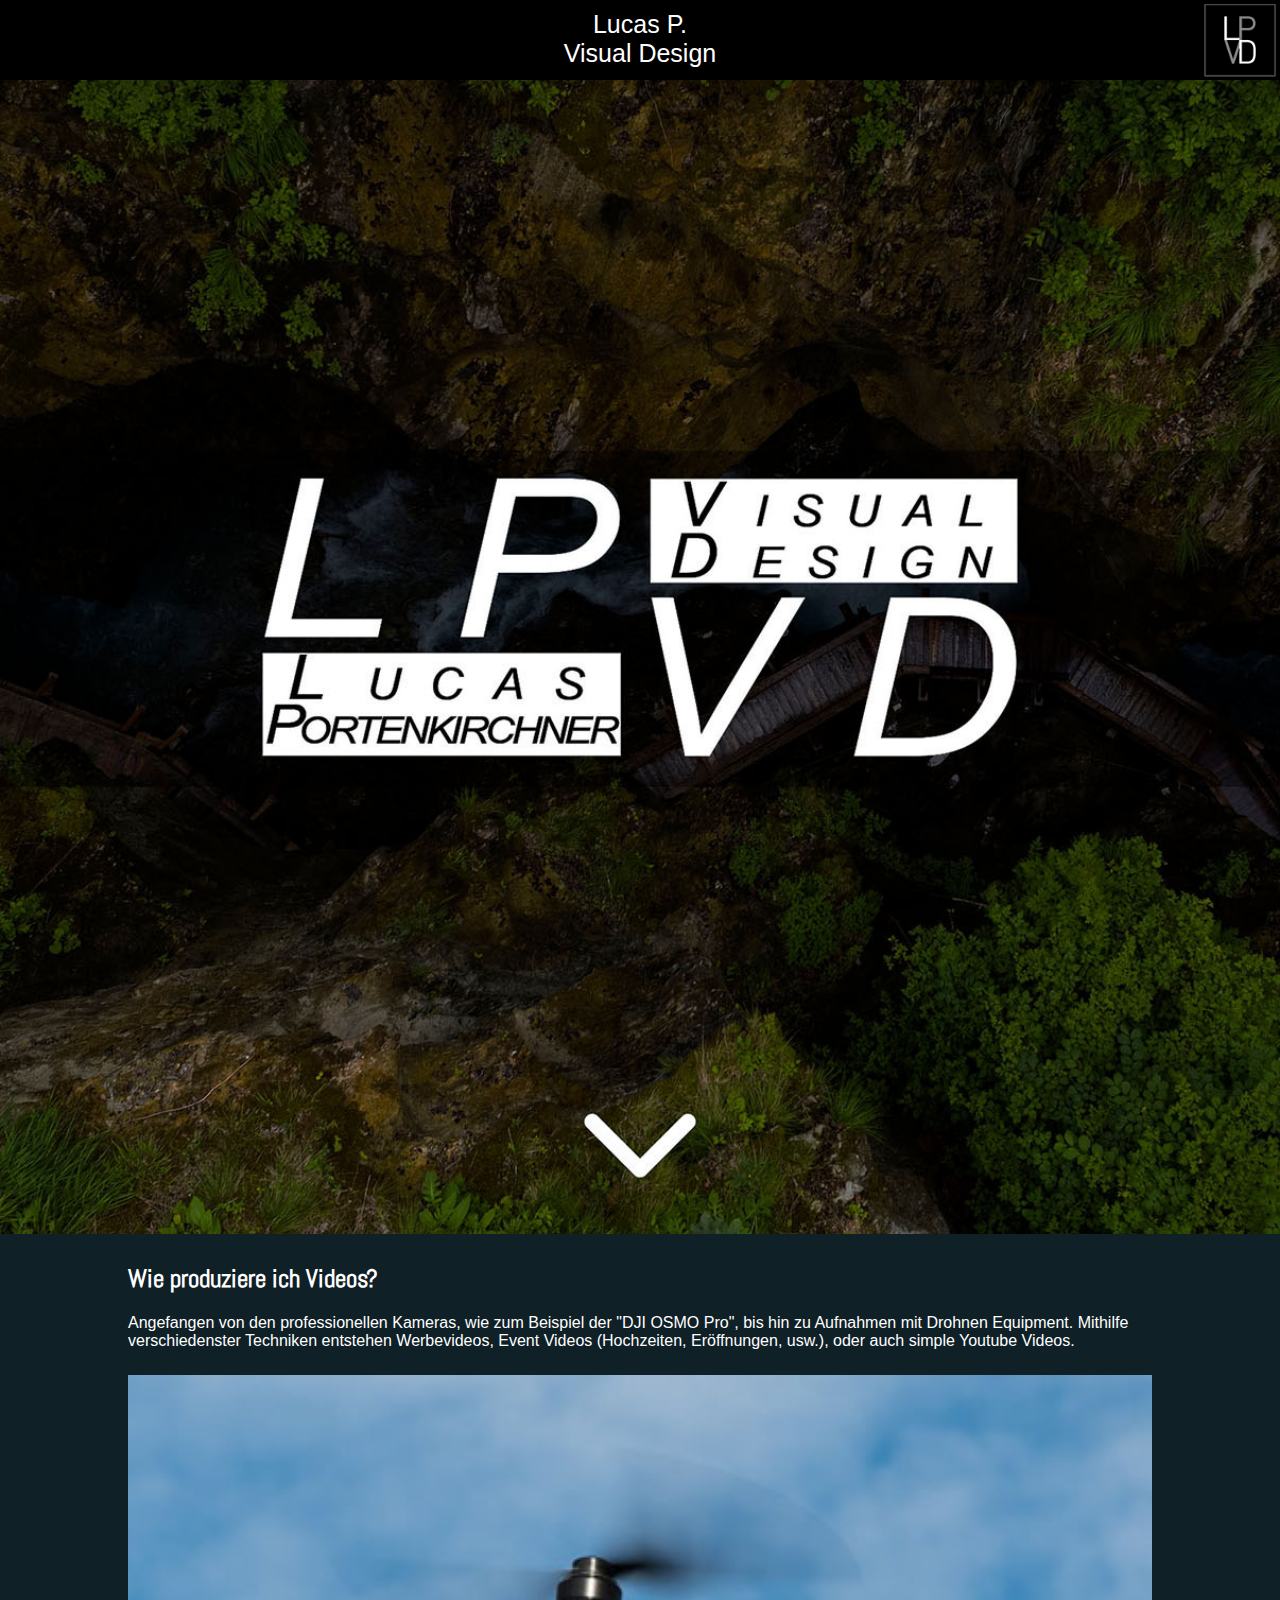
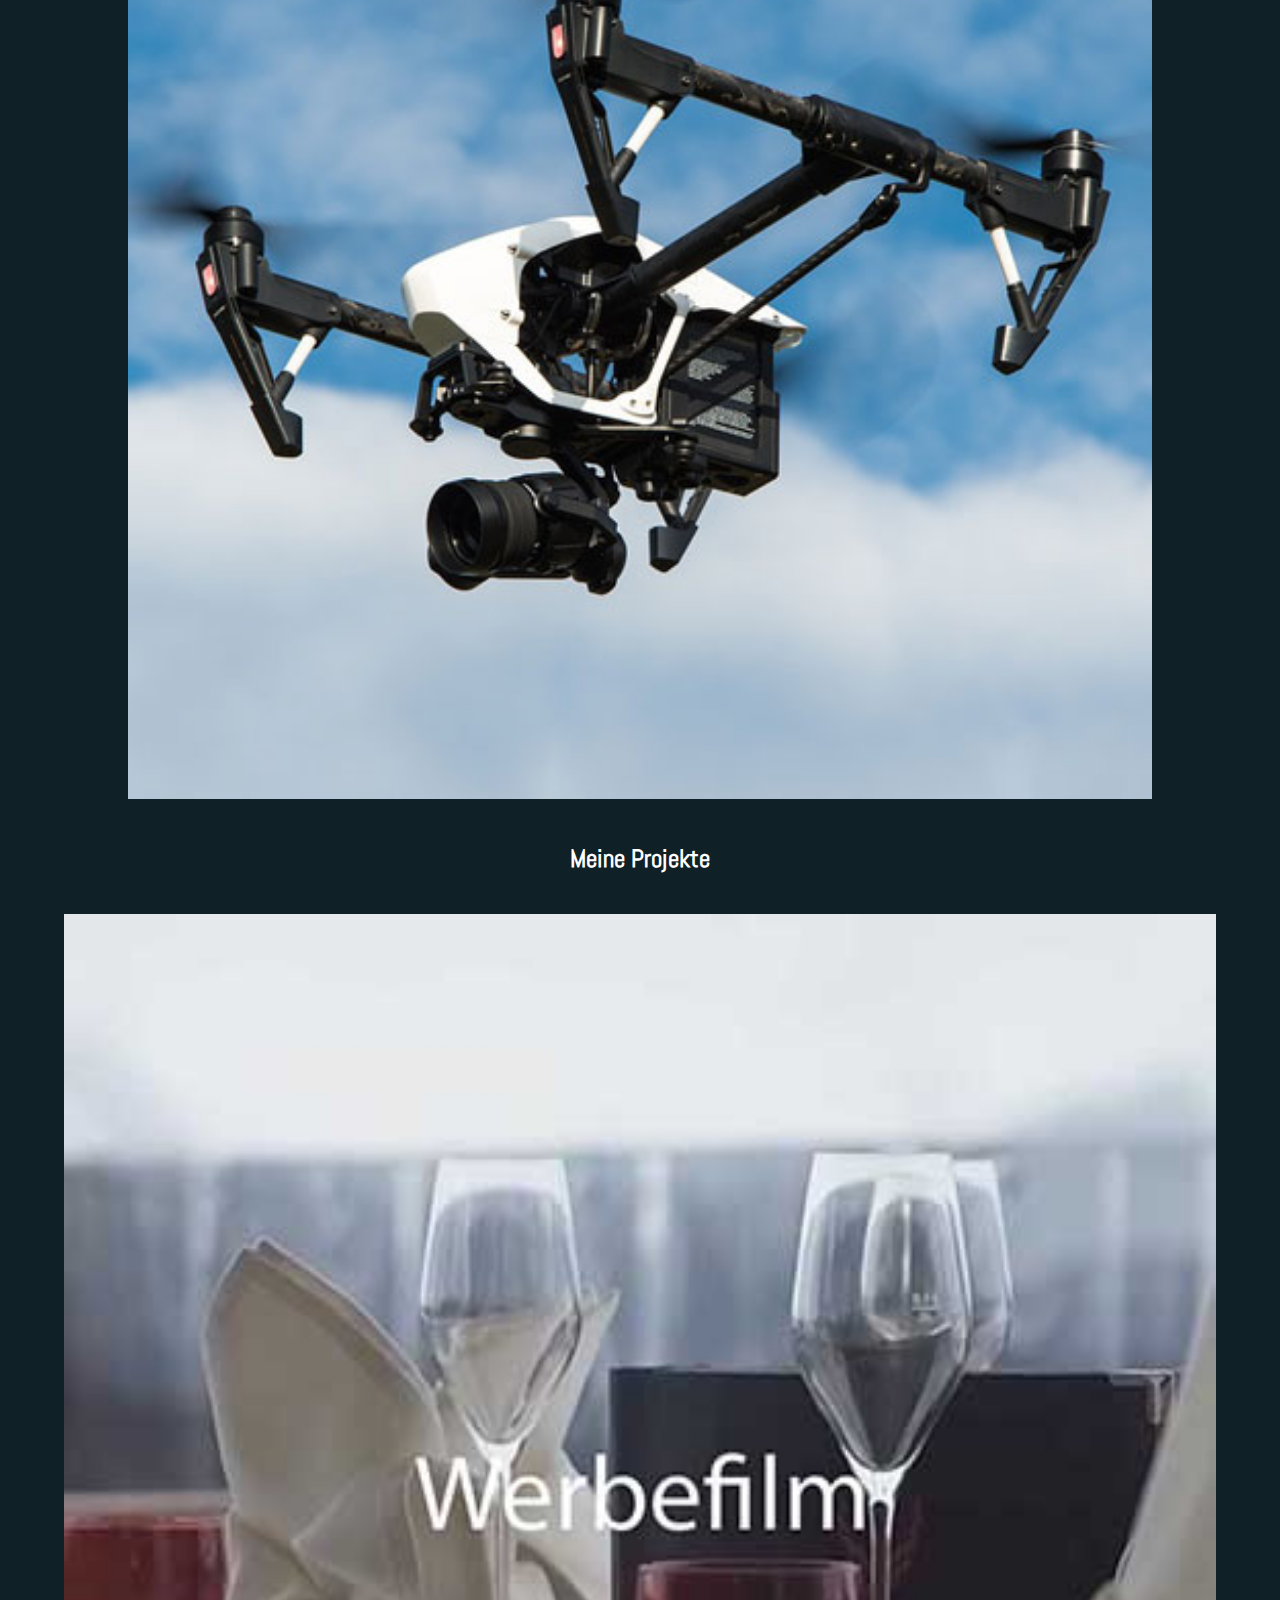
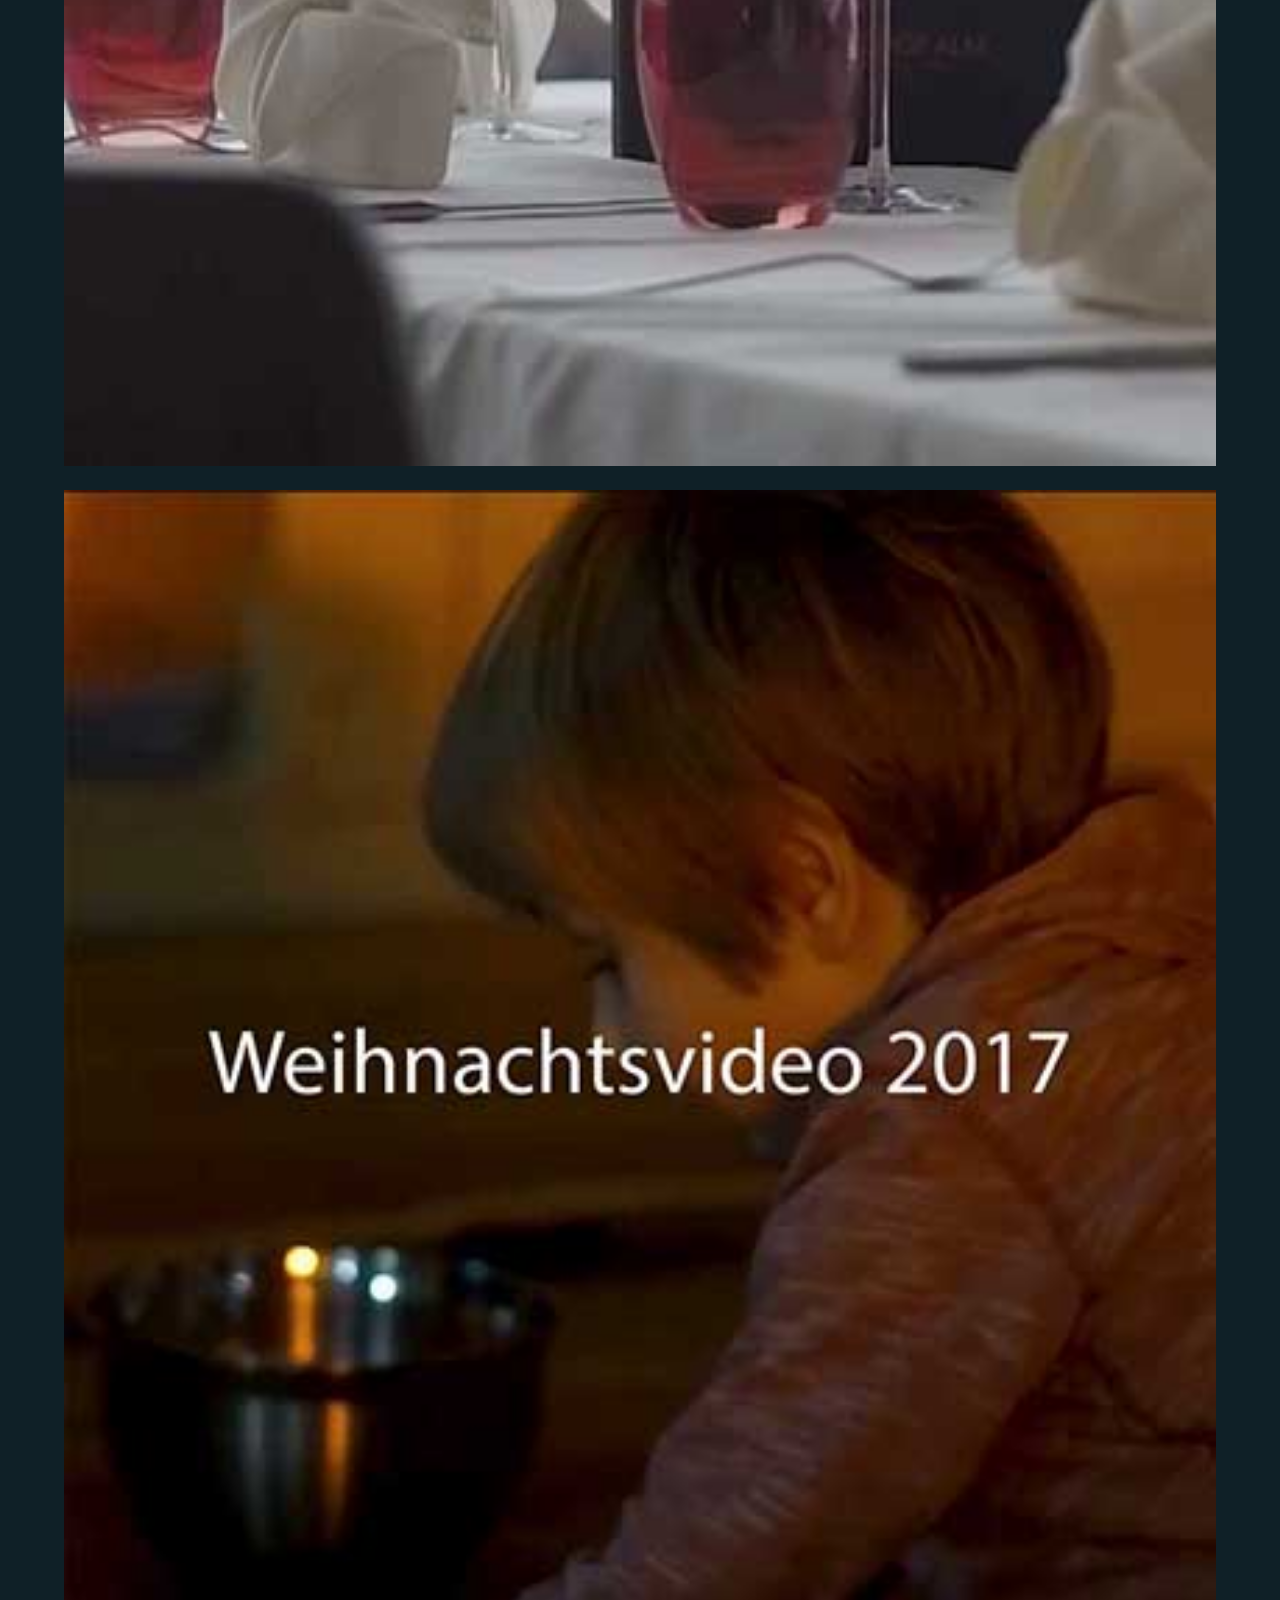
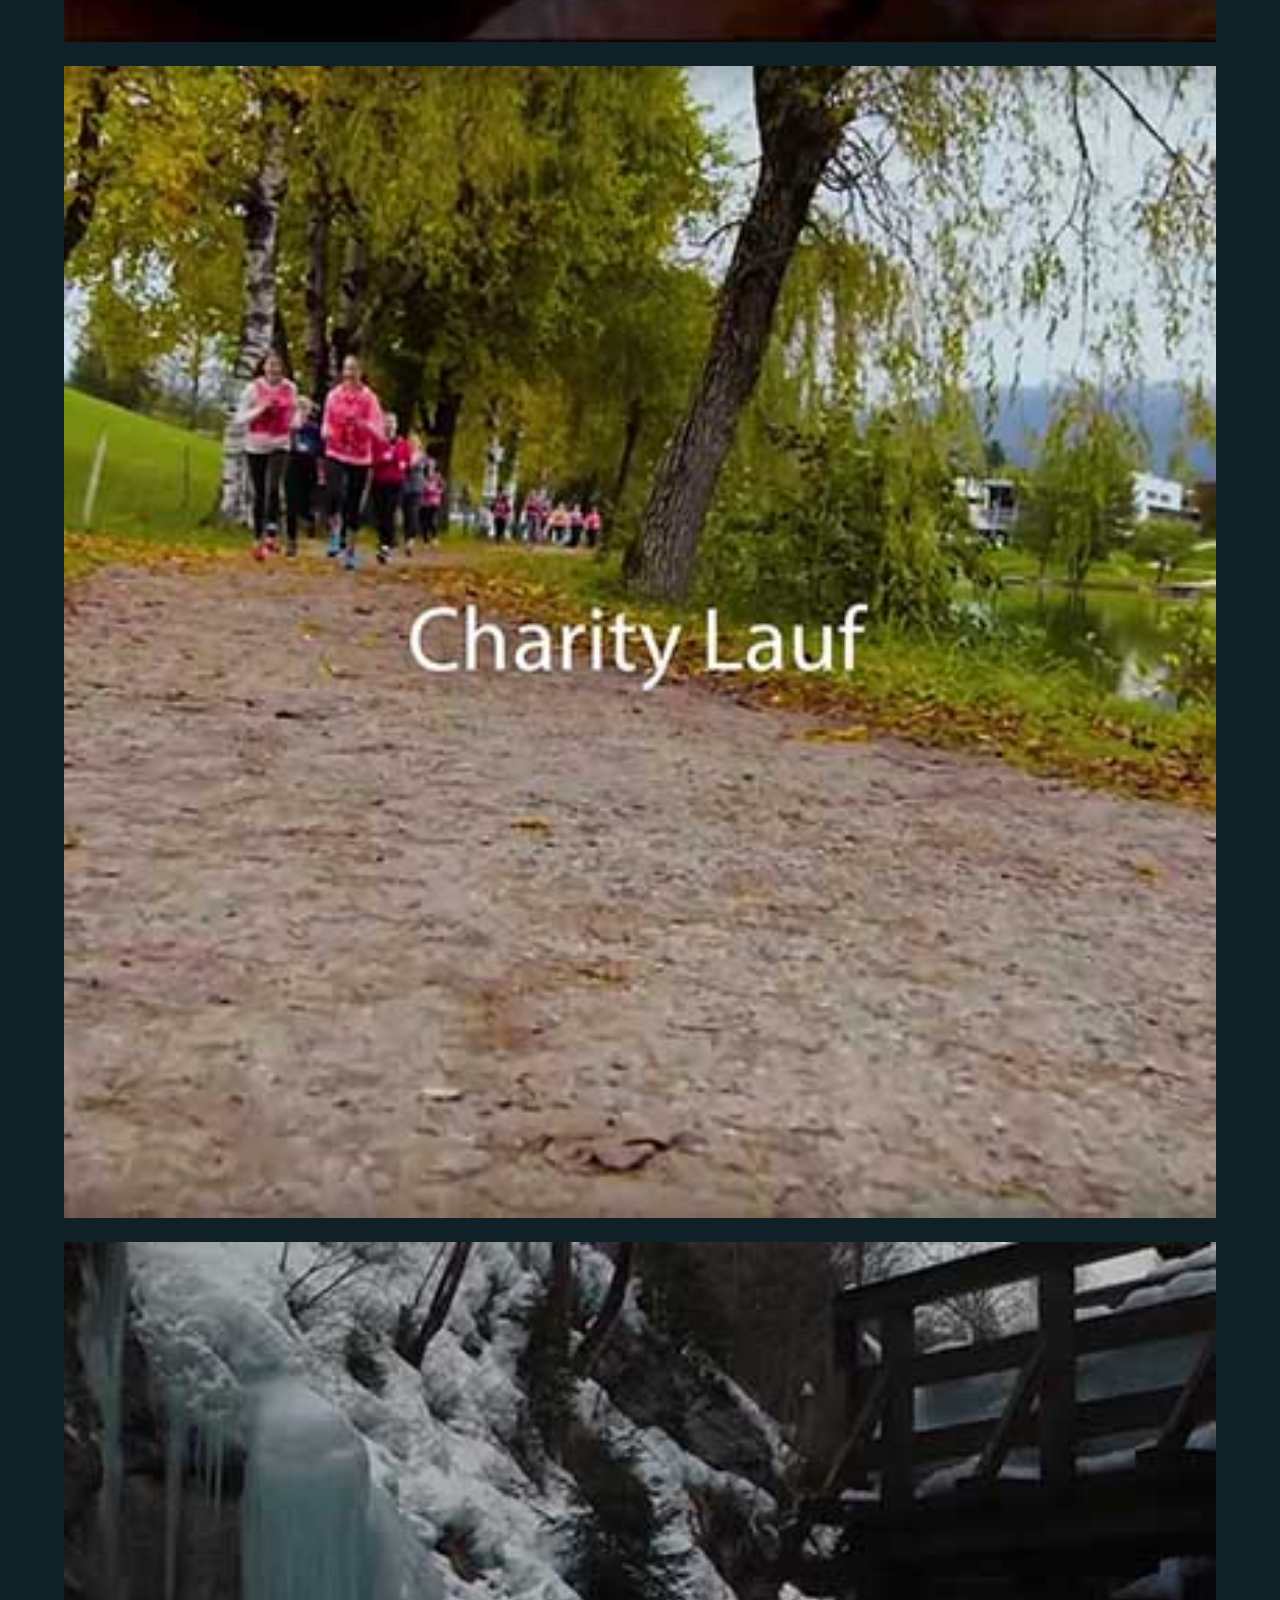
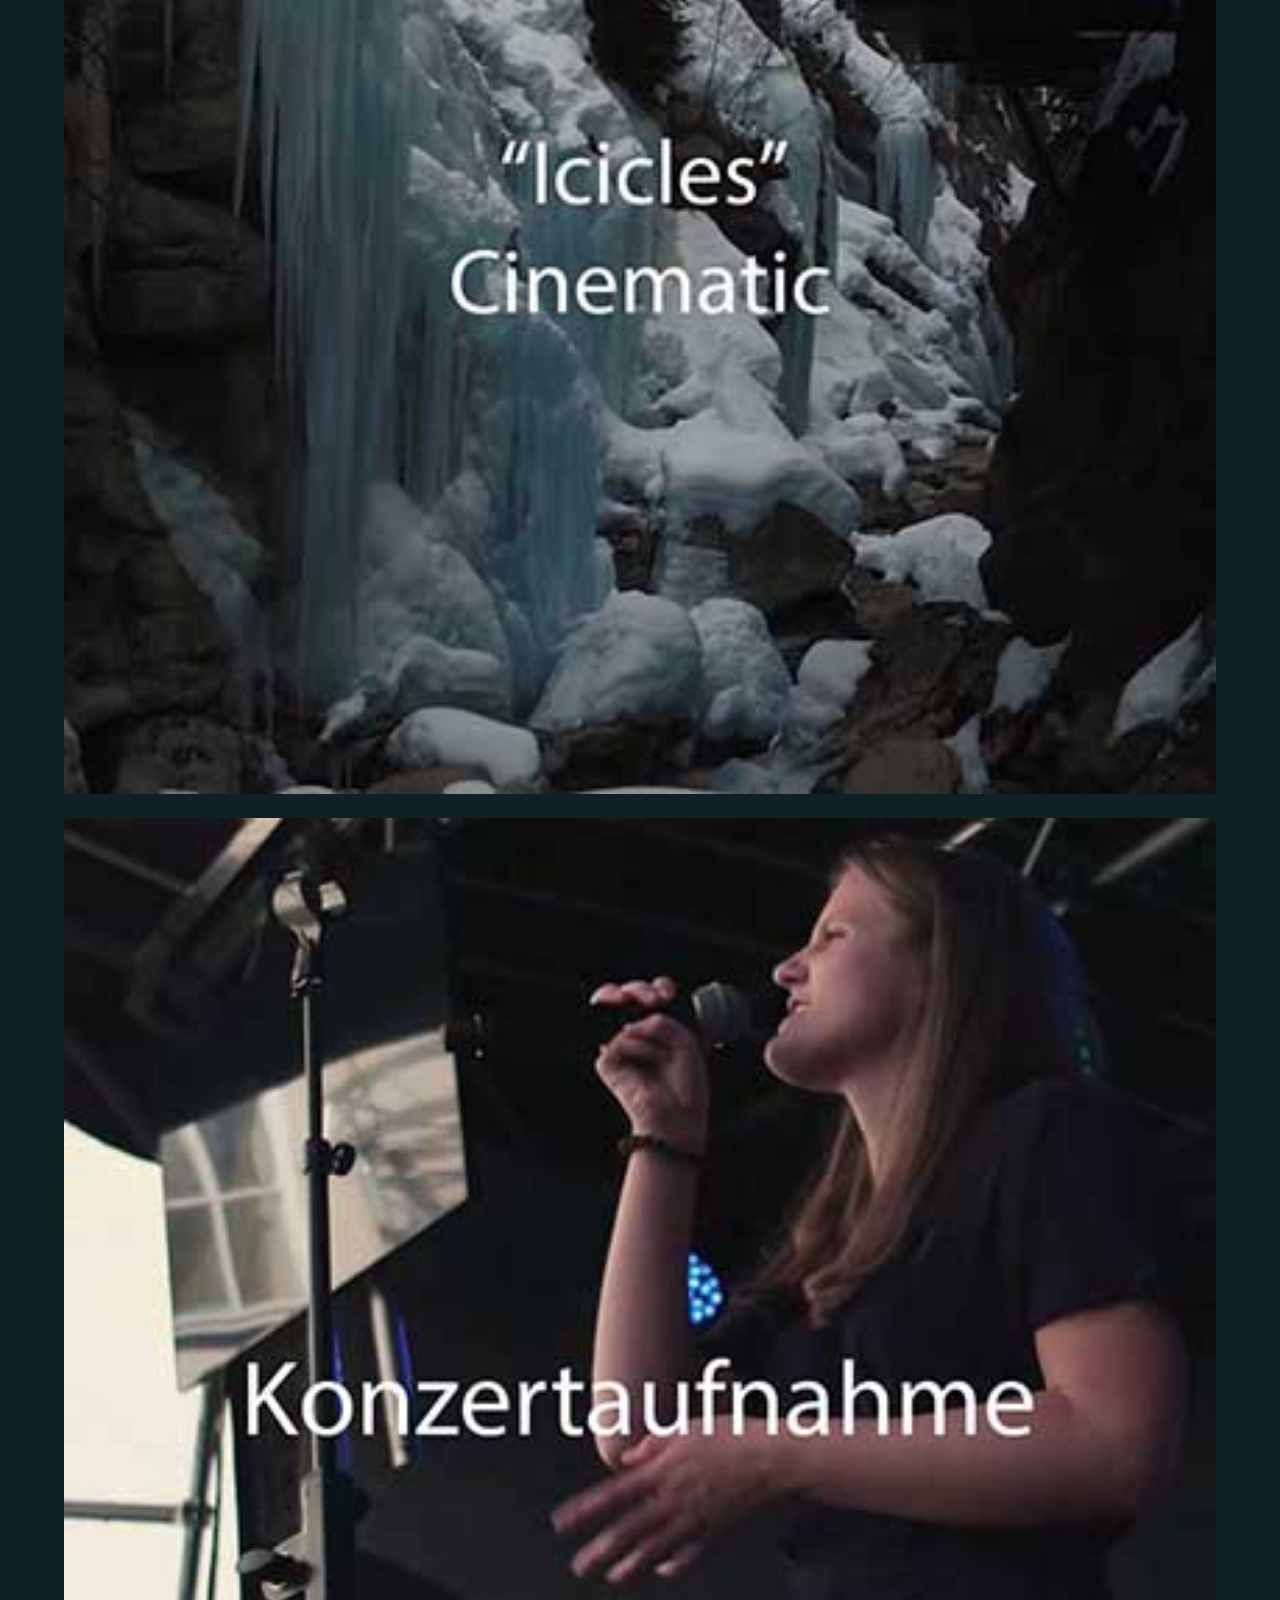
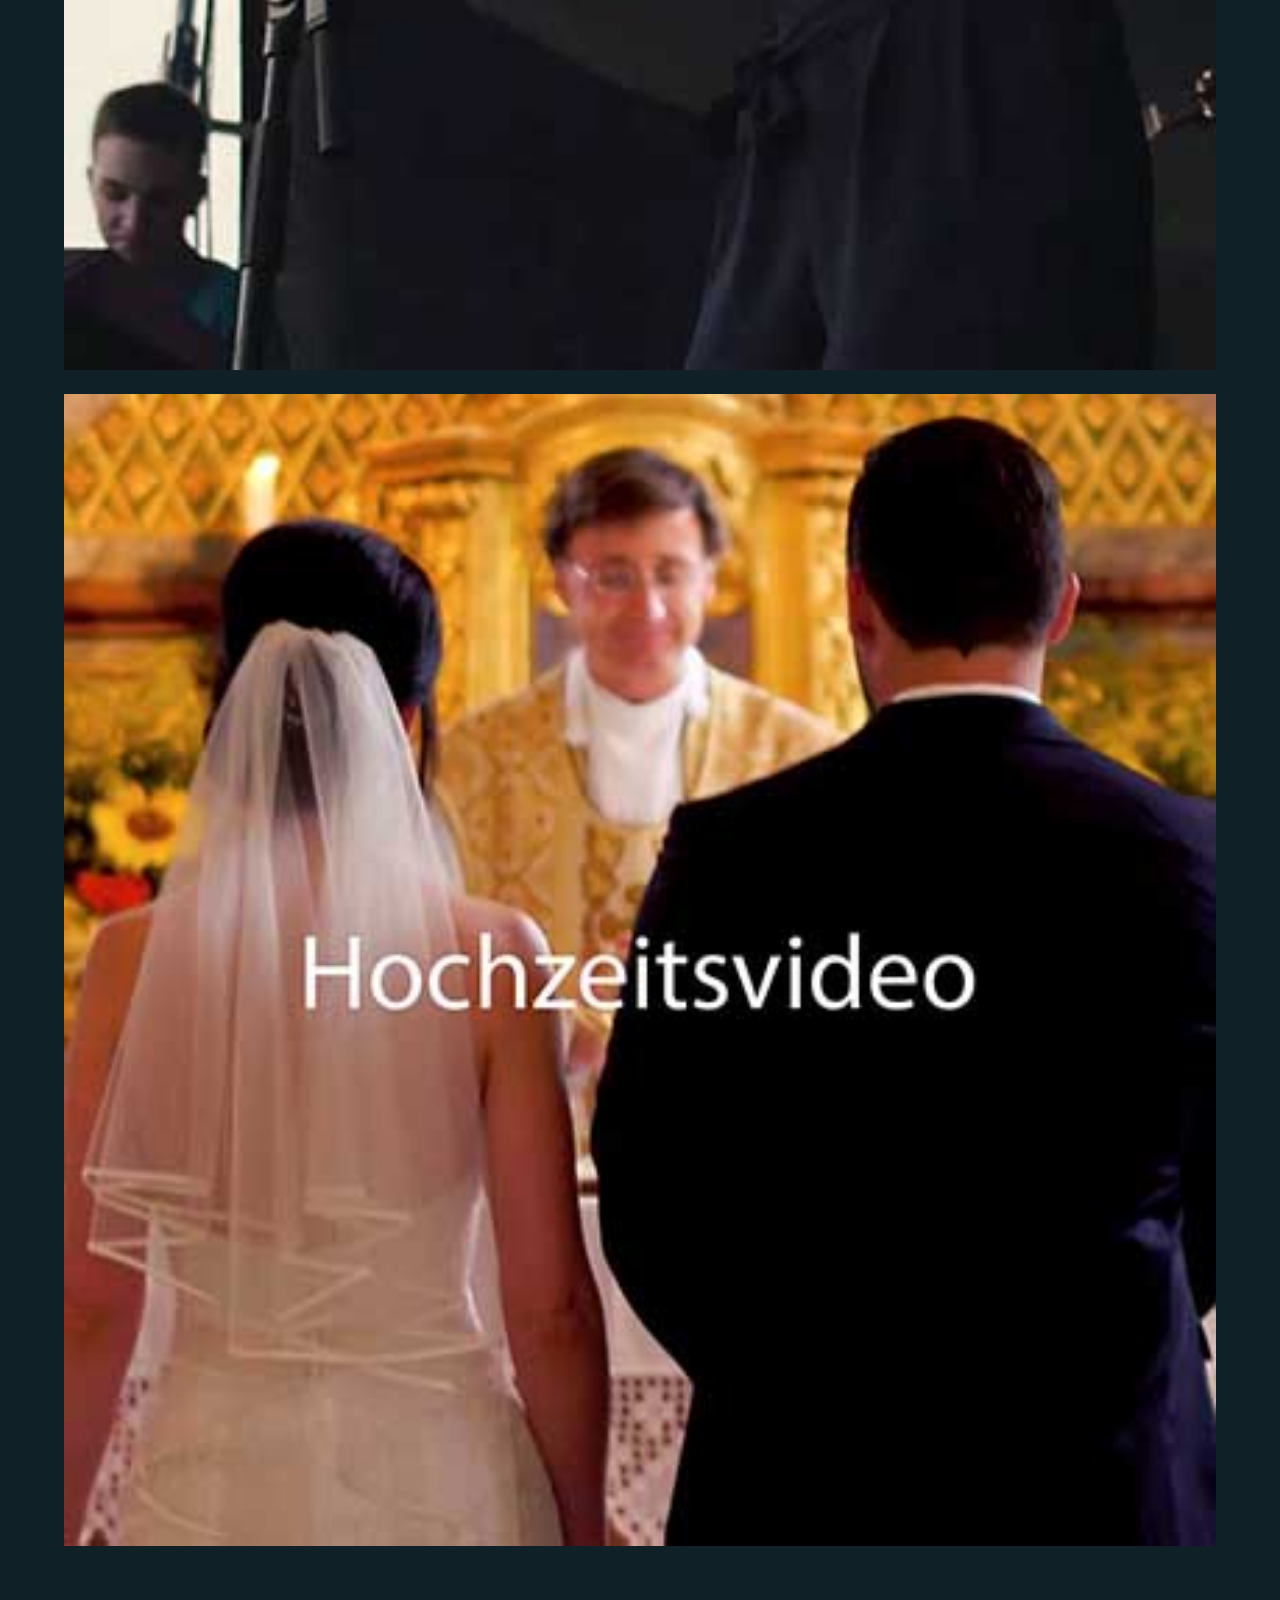
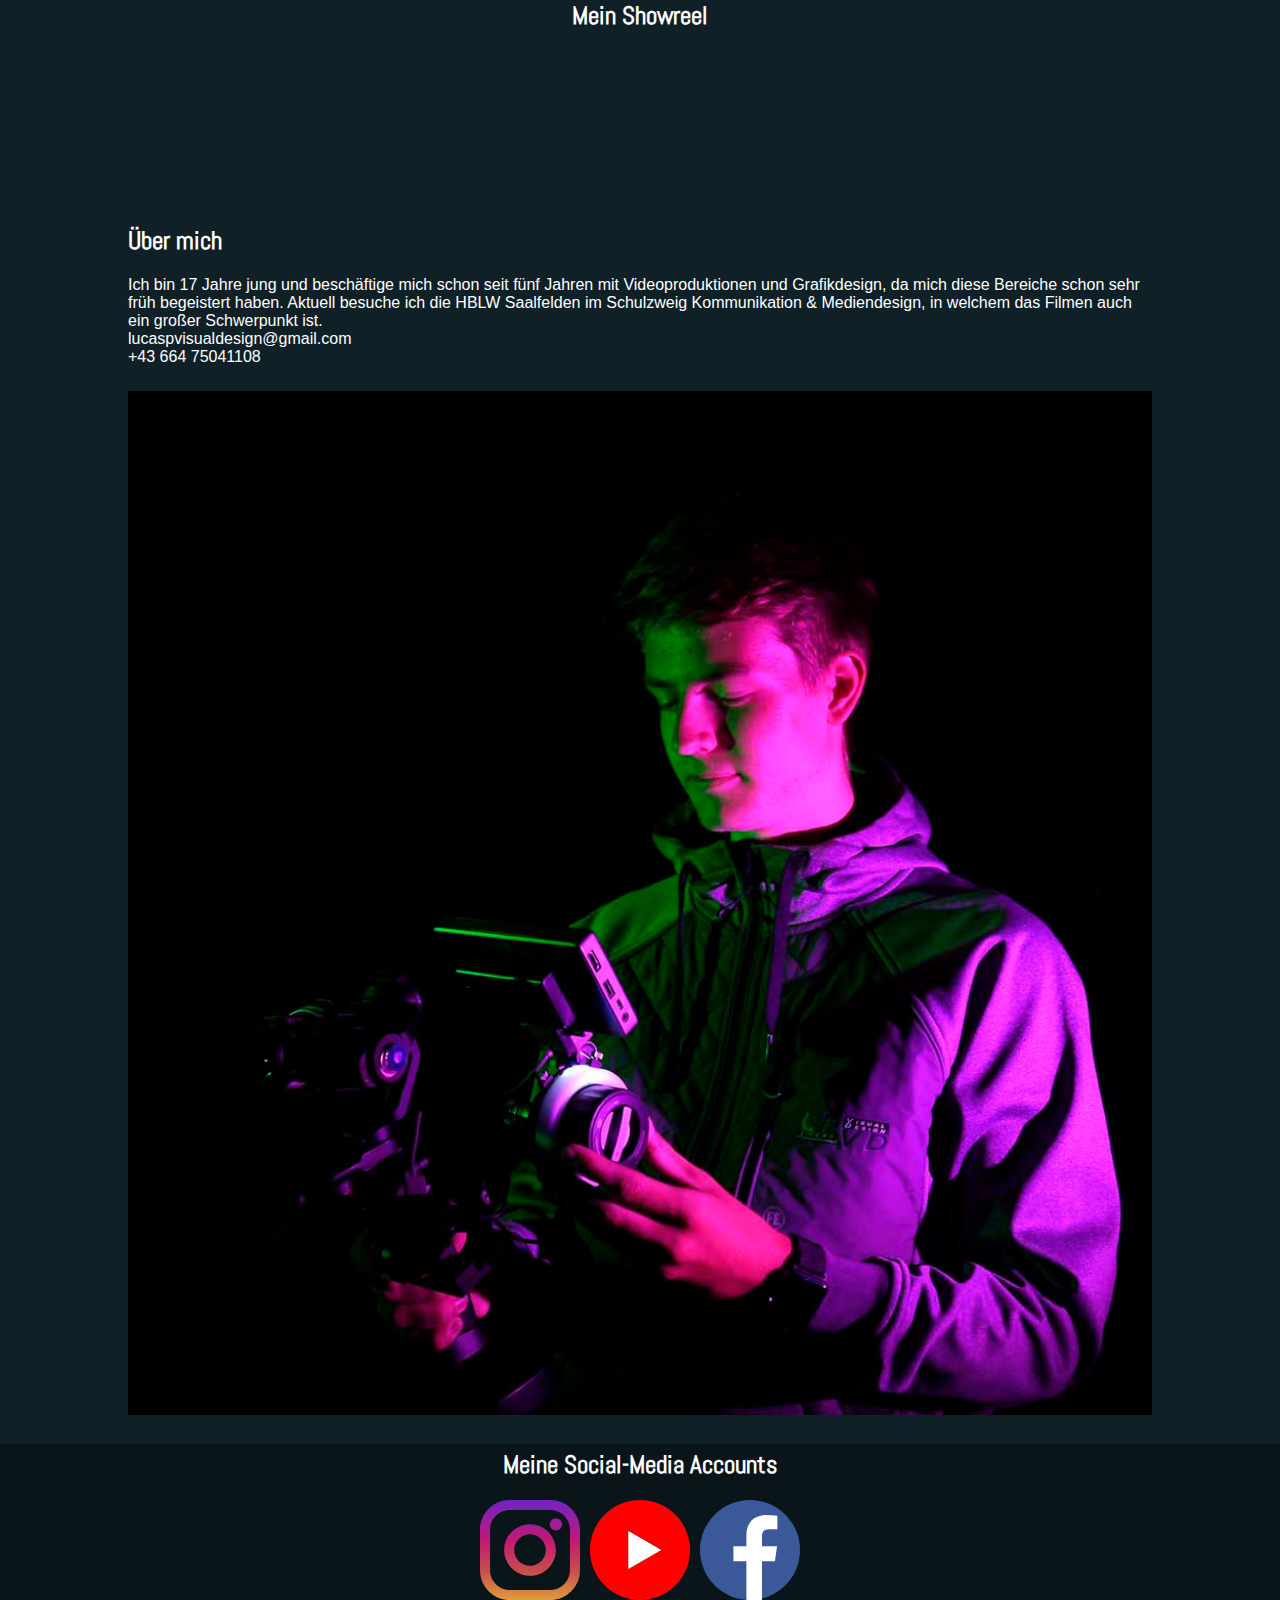
==== mobile.html @ 7085a6ff "Update mobile.html" ====
<!DOCTYPE html>
<html>
  <head>
    <meta charset="UTF-8">
    <title>LPVD</title>
  <link rel="stylesheet" href="css/mobile.css" type="text/css">
  <link href="https://fonts.googleapis.com/css?family=Abel" rel="stylesheet"> 
  <link href="https://fonts.googleapis.com/css?family=Raleway" rel="stylesheet">
  <meta name="viewport" content="width=device-width,height=device-height,initial-scale=1.0"/>
  </head>
  <body>

    <header>
      <div style='width: 80px'></div>
      <p>Lucas P.<br>Visual Design</div></p>
      <img src='img/logo.png' alt='logo'>
    </header>

    <div class='fat-img' id='home'>
      <img src='img/phone_klamm.jpg'>
    </div>

    <div id='technik' class='technik'>

        <h1>Wie produziere ich Videos?</h1>
        <p>Angefangen von den professionellen Kameras, wie zum Beispiel der "DJI OSMO Pro", bis hin zu Aufnahmen mit Drohnen Equipment.
          Mithilfe verschiedenster Techniken entstehen Werbevideos, Event Videos (Hochzeiten, Eröffnungen, usw.), oder auch simple Youtube Videos.</p>
      <img src='img/drohne.jpg' alt='Drohne'>
    </div>

    <div class='projekte'>

      <h1>Meine Projekte</h1>

      <div class='bilder'>
        <a href='https://www.youtube.com/watch?v=bSv6eTHxJtU&t'><img src='img/webefilm.jpg'></a>
        <a href='https://www.youtube.com/watch?v=l3weTD_K2WA'><img src='img/weihnachten.jpg'></a>
        <a href='https://www.youtube.com/watch?v=4Yx7UXQJvJc'><img src='img/charity.jpg'></a>
        <a href='https://www.youtube.com/watch?v=wMU0MKlV0zI'><img src='img/cinematic.jpg'></a>
        <a href='https://www.youtube.com/watch?v=FA9HpiWDwyo'><img src='img/konzertaufnahme.jpg'></a>
        <img src='img/hochzeit.jpg'>

      </div>

      
    </div>
    
    <div class='iframe'>
      <h1>Mein Showreel</h1>
    <iframe src="https://www.youtube.com/embed/FA9HpiWDwyo?rel=0" frameborder="0" allow="autoplay; encrypted-media" allowfullscreen class='vid'></iframe>
    </div>

   <div id='kontakt' class='technik'>
      <h1>Über mich</h1>
        <p>Ich bin 17 Jahre jung und beschäftige mich schon seit fünf Jahren mit Videoproduktionen und Grafikdesign, da mich diese Bereiche schon sehr früh begeistert haben. Aktuell besuche ich die HBLW Saalfelden im Schulzweig Kommunikation & Mediendesign, in welchem das Filmen auch ein großer Schwerpunkt ist.</p>
      <div class='info'>
        <p>lucaspvisualdesign@gmail.com</p>
        <p>+43 664 75041108</p>
      </div>
    <img src='img/geiler-boy.jpg' alt='Ich'>
  </div>

  <div class='footer' id='kontakt'>
  <footer>
    <h1>Meine Social-Media Accounts</h1>
    <div class='social-btn'>
      <a href='https://www.instagram.com/lucas._.p_/' target="_blank" ><img src='img/instagram.svg' height='100px' width='100px' alt='Instagram'></a>
      <a href='https://www.youtube.com/channel/UCEqk51_YlULUmGfTc87W-fw' target="_blank" ><img src='img/youtube.svg' height='100px' width='100px' alt='Youtube'></a>
      <a href='https://www.facebook.com/LPVDYT' target="_blank" ><img src='img/facebook.svg' height='100px' width='100px' alt='Facebook'></a>
    </div>
    <div class='werbung'>
      <a href='https://www.instagram.com/_math0s/' target='_blank'>Website by Thomas Beihammer</a>
    </div>
  </footer>
</div>

      <script>
        const menuButton = document.querySelector(".menu-button")
        const nav = document.querySelector(".nav")

        menuButton.addEventListener("click", () => {
        menuButton.classList.toggle("menu-button--open")
        nav.classList.toggle("nav--open")
        })
</script>
  </body>
</html>
---- css/mobile.css ----
*{
    padding: 0;
    margin: 0;
    color: #fff;
}

header{
    width: 100%;
    height: 80px;
    background-color: #000;
    display: flex;
    justify-content: space-between;
    text-align: center;
    position: fixed;
}

header img{
    background-color: #000;
    width: 80px;
    height: 80px;
}

header p{
    margin-top: 10px;
    font-size: 25px;
    background-color: #000;
}

body {
  margin: 0;
  background: rgb(15, 32, 39);
  background-repeat: no-repeat;
  min-height: 100vh;
  position: relative;
  font-family: 'Railway', sans-serif;
}

h1, h2, h3{
  font-family: 'Abel', sans-serif;
}

.menu{
    background-color: #000;
}

.nav {
  position: absolute;
  top: 0;
  left: 0;
  transform: translateX(-100%);
  width: 200px;
  height: 100vh;
  background: rgb(0, 0, 0);;
  transition: all 0.5s;
}

a{
    text-decoration: none;
}

.nav--open {
  transform: translateX(0);
}

.nav-list {
  list-style: none;
  padding: 90px 15px;
}

.nav-item {
  color: #ddd;
  font-size: 30px;
  padding: 30px 0 0 0;
}

.menu-button {
  width: 50px;
  height: 36px;
  position: relative;
  top: 5px;
  left: 5px;
  background: none;
  border: none;
  transition: 0.5s ease-in-out;
  z-index: 1;
  margin: 15px 0 0 15px;
}

.menu-button:hover {
  cursor: pointer;
}

.menu-button span {
  display: block;
  position: absolute;
  left: 0;
  width: 100%;
  height: 4px;
  background: #ddd;
  border-radius: 9px;
  transform: rotate(0deg);
  transition: 0.25s ease-in-out;
}

span:nth-child(1) {
  top: 0;
}

span:nth-child(2),
span:nth-child(3) {
  top: 14px;
}

span:nth-child(4) {
  top: 28px;
}

.menu-button--open span {
  transition: 0.25s ease-in-out;
}

.menu-button--open span:nth-child(1) {
  top: 18px;
  width: 0%;
  left: 50%;
}

.menu-button--open span:nth-child(2) {
  transform: rotate(45deg);
}

.menu-button--open span:nth-child(3) {
  transform: rotate(-45deg);
}

.menu-button--open span:nth-child(4) {
  top: 18px;
  width: 0%;
  left: 50%;
}

h1{
  font-size: 25px;
}

.technik h1,
.projekte h1,
.kontakt h1{
  padding-bottom: 20px;
}

.fat-img img{
  width: 100%;
  padding-bottom: 25px;
}

.technik{
  padding: 0 10% 0 10%;
}

.technik img{
  padding-top: 25px;
  width: 100%;
}

@media only screen and (max-width: 430px) {

  header p:first-line{
    display: none;
  }

}

.projekte h1{
  text-align: center;
  margin: 40px 0 10px 0;
}

.projekte img{
  margin: 10px 5vw 10px 5vw;
  width: 90%;
}

.iframe h1{
  text-align: center;
  margin: 40px 0 10px 0;
}

iframe{
  margin: 0 5% 30px 5%;
  width: 90%;
  height: 150px
}

.footer{
  background: rgb(10, 21, 26);
}

footer h1{
  margin-top: 25px;
  padding-top: 5px;
  text-align: center;
}

footer a{
  margin: 40px 0 0 0;
}

.social-btn{
  margin-top: 20px;
  display: flex;
  justify-content: center;
}

.social-btn a{
  margin: 0 5px 0 5px;
}
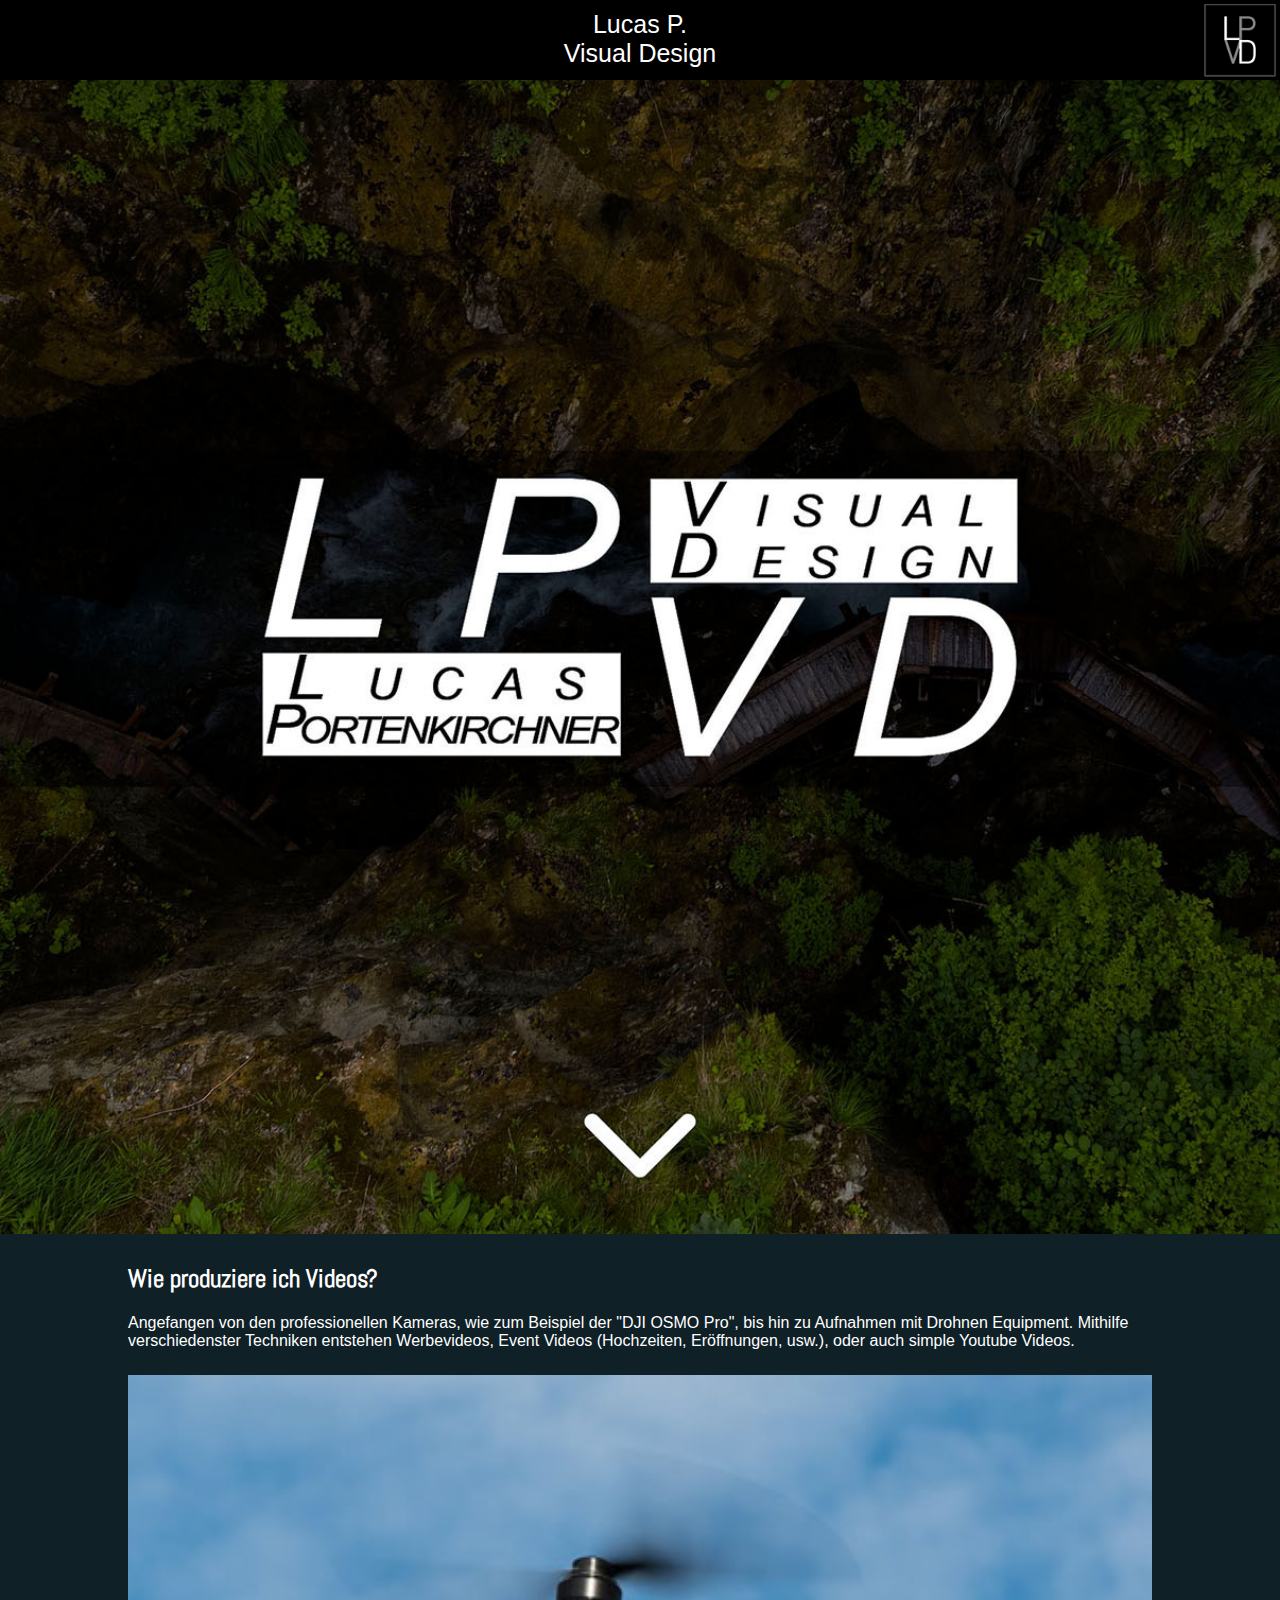
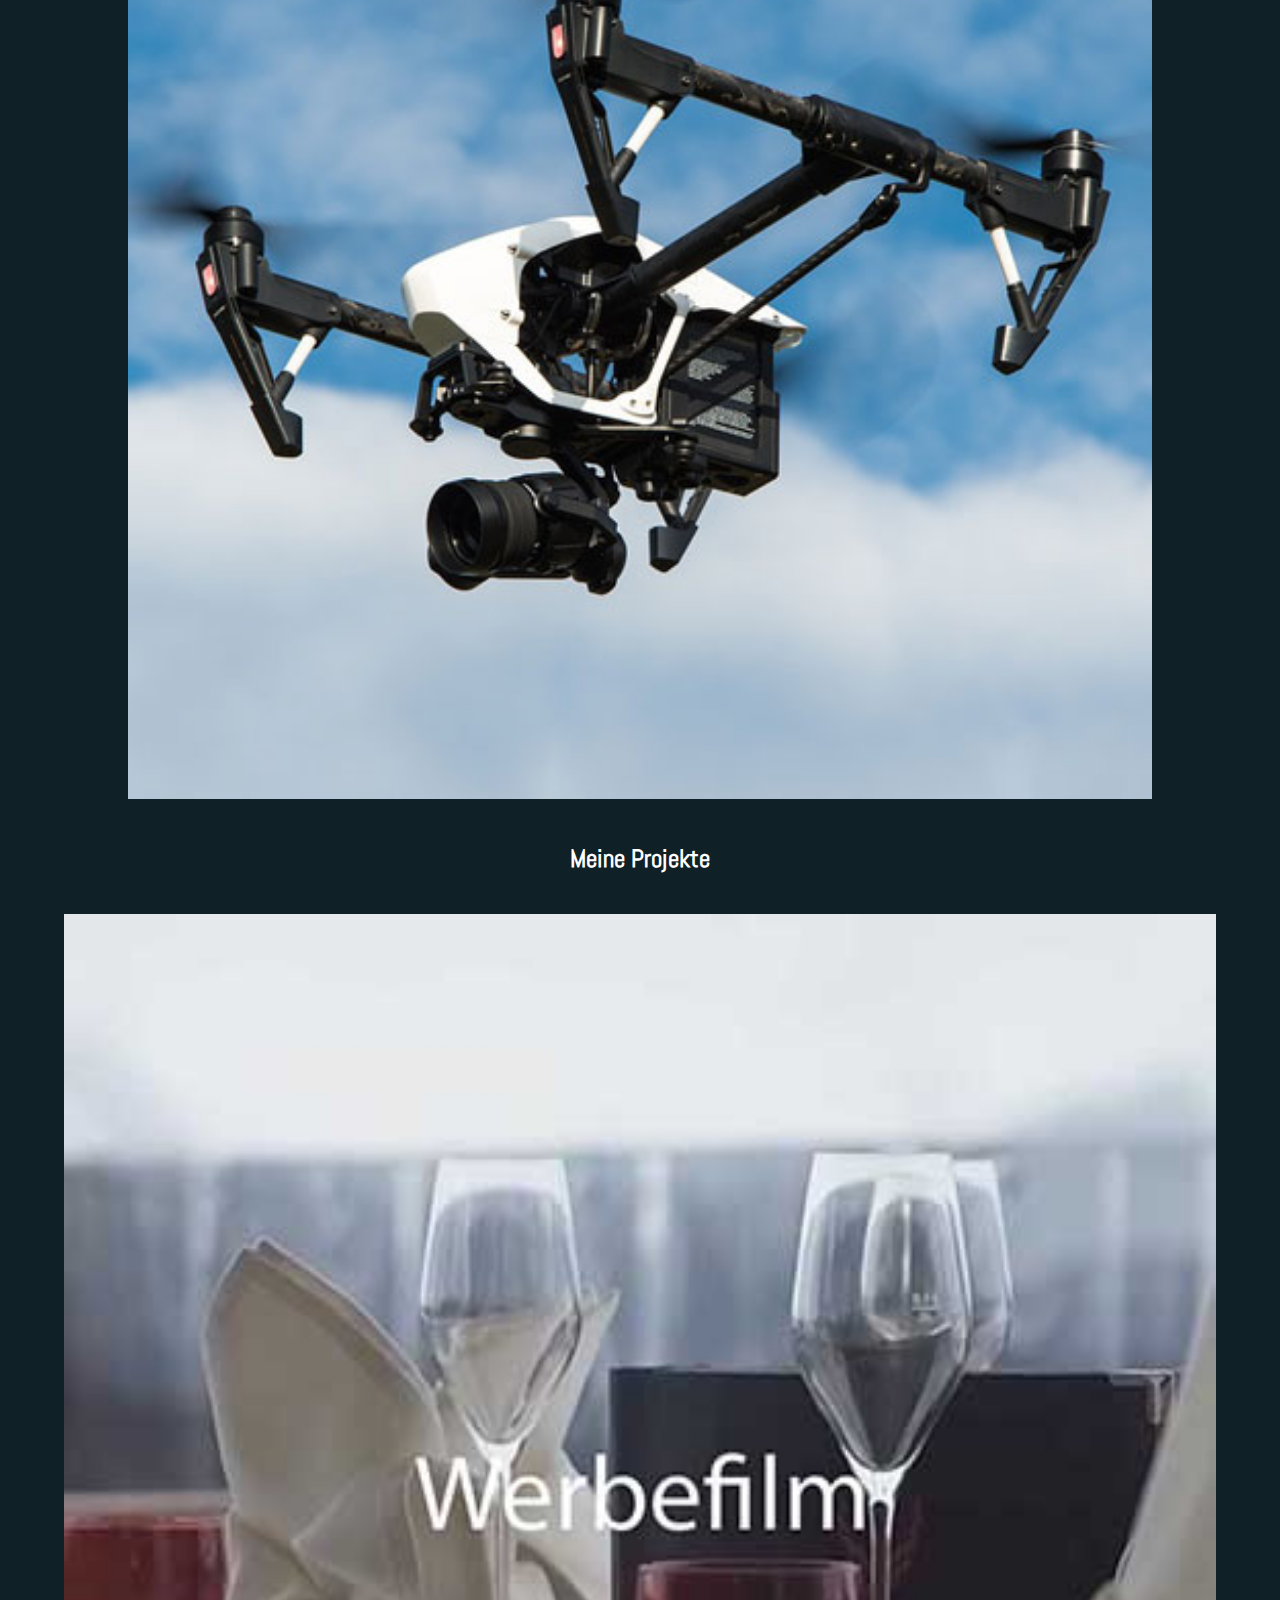
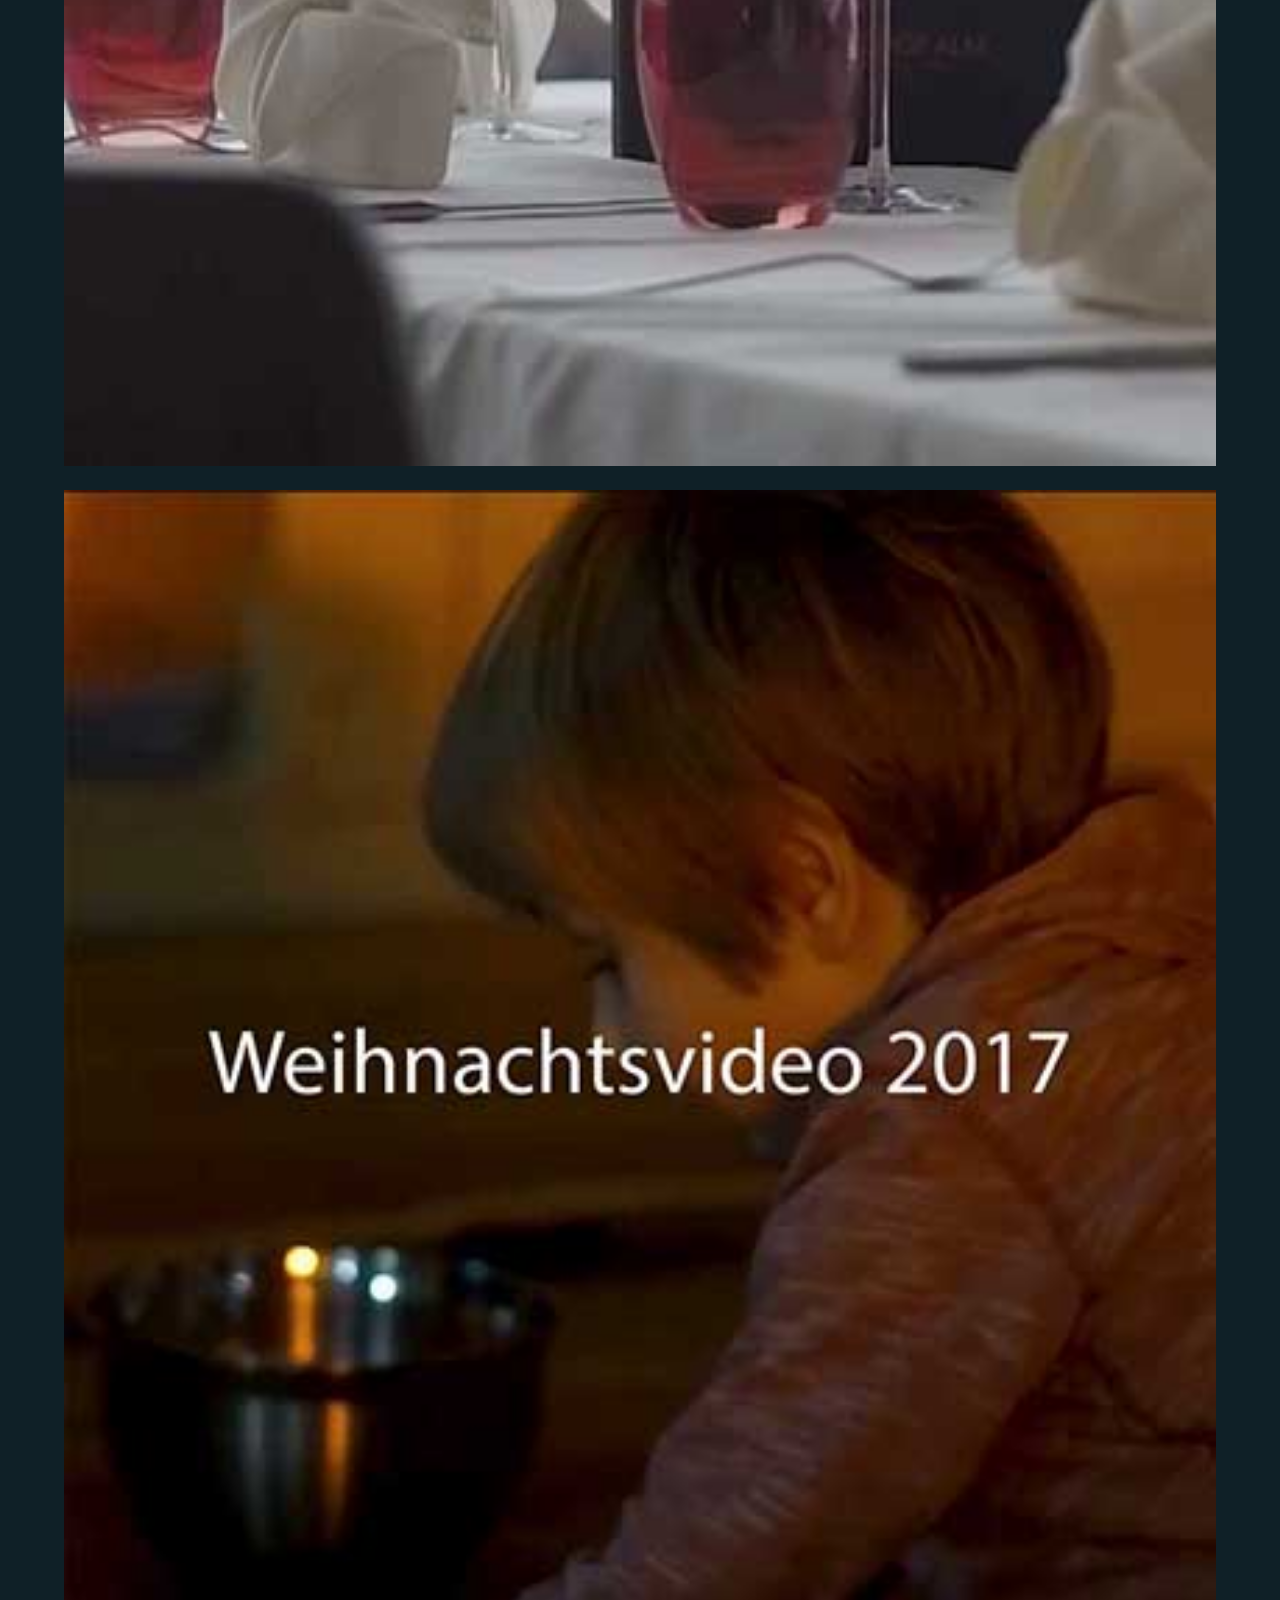
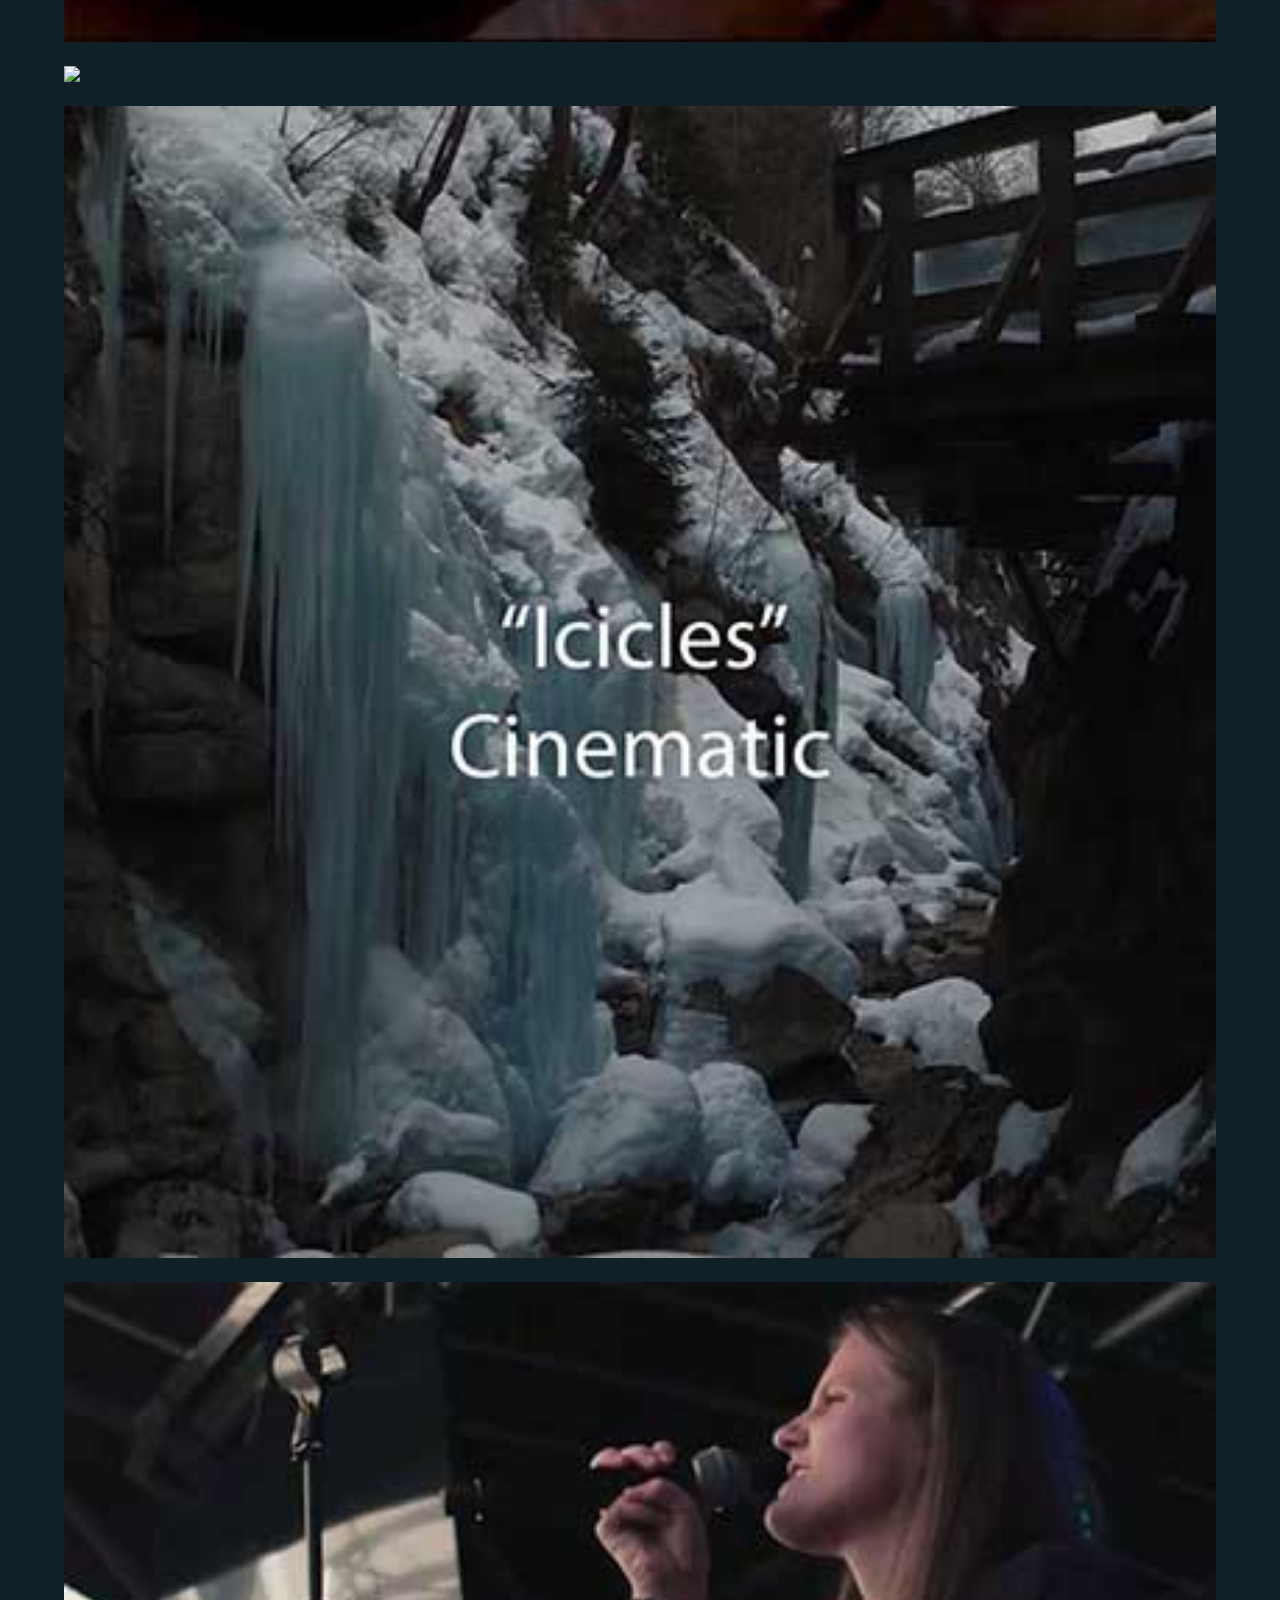
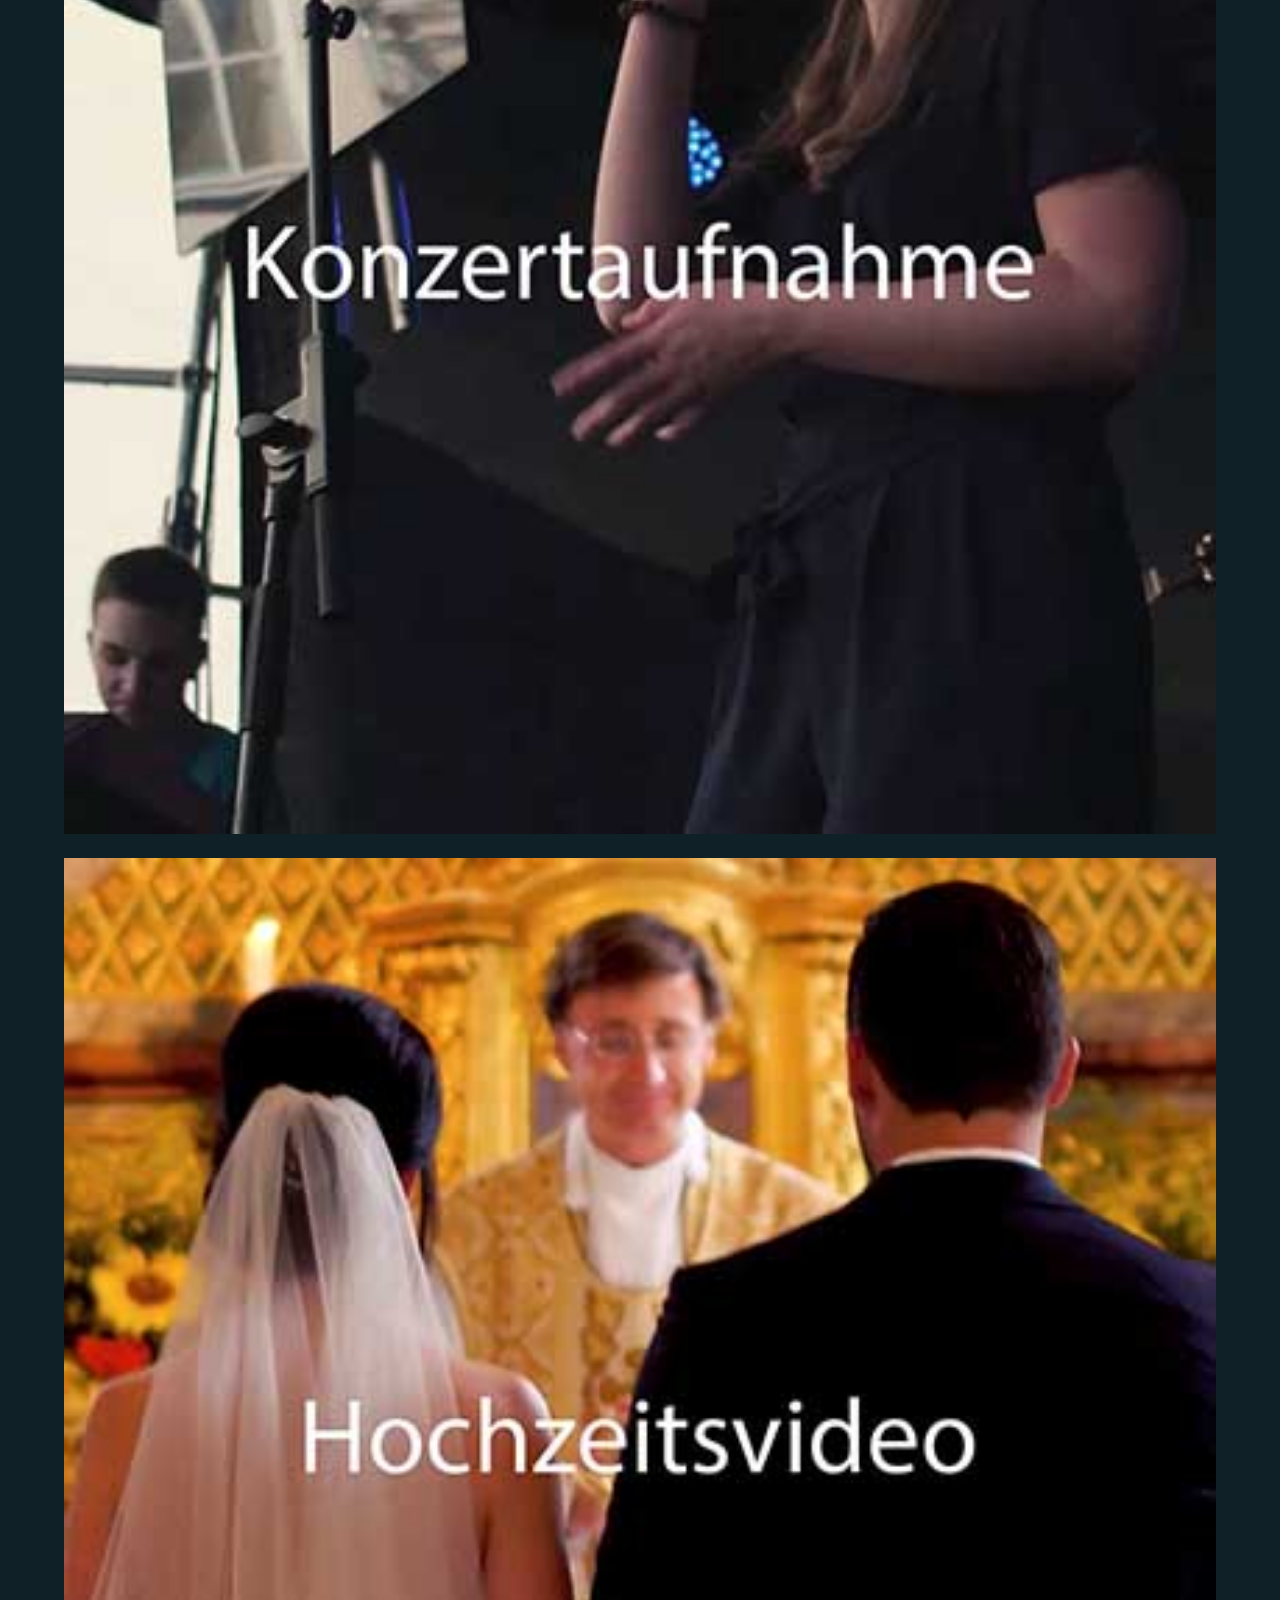
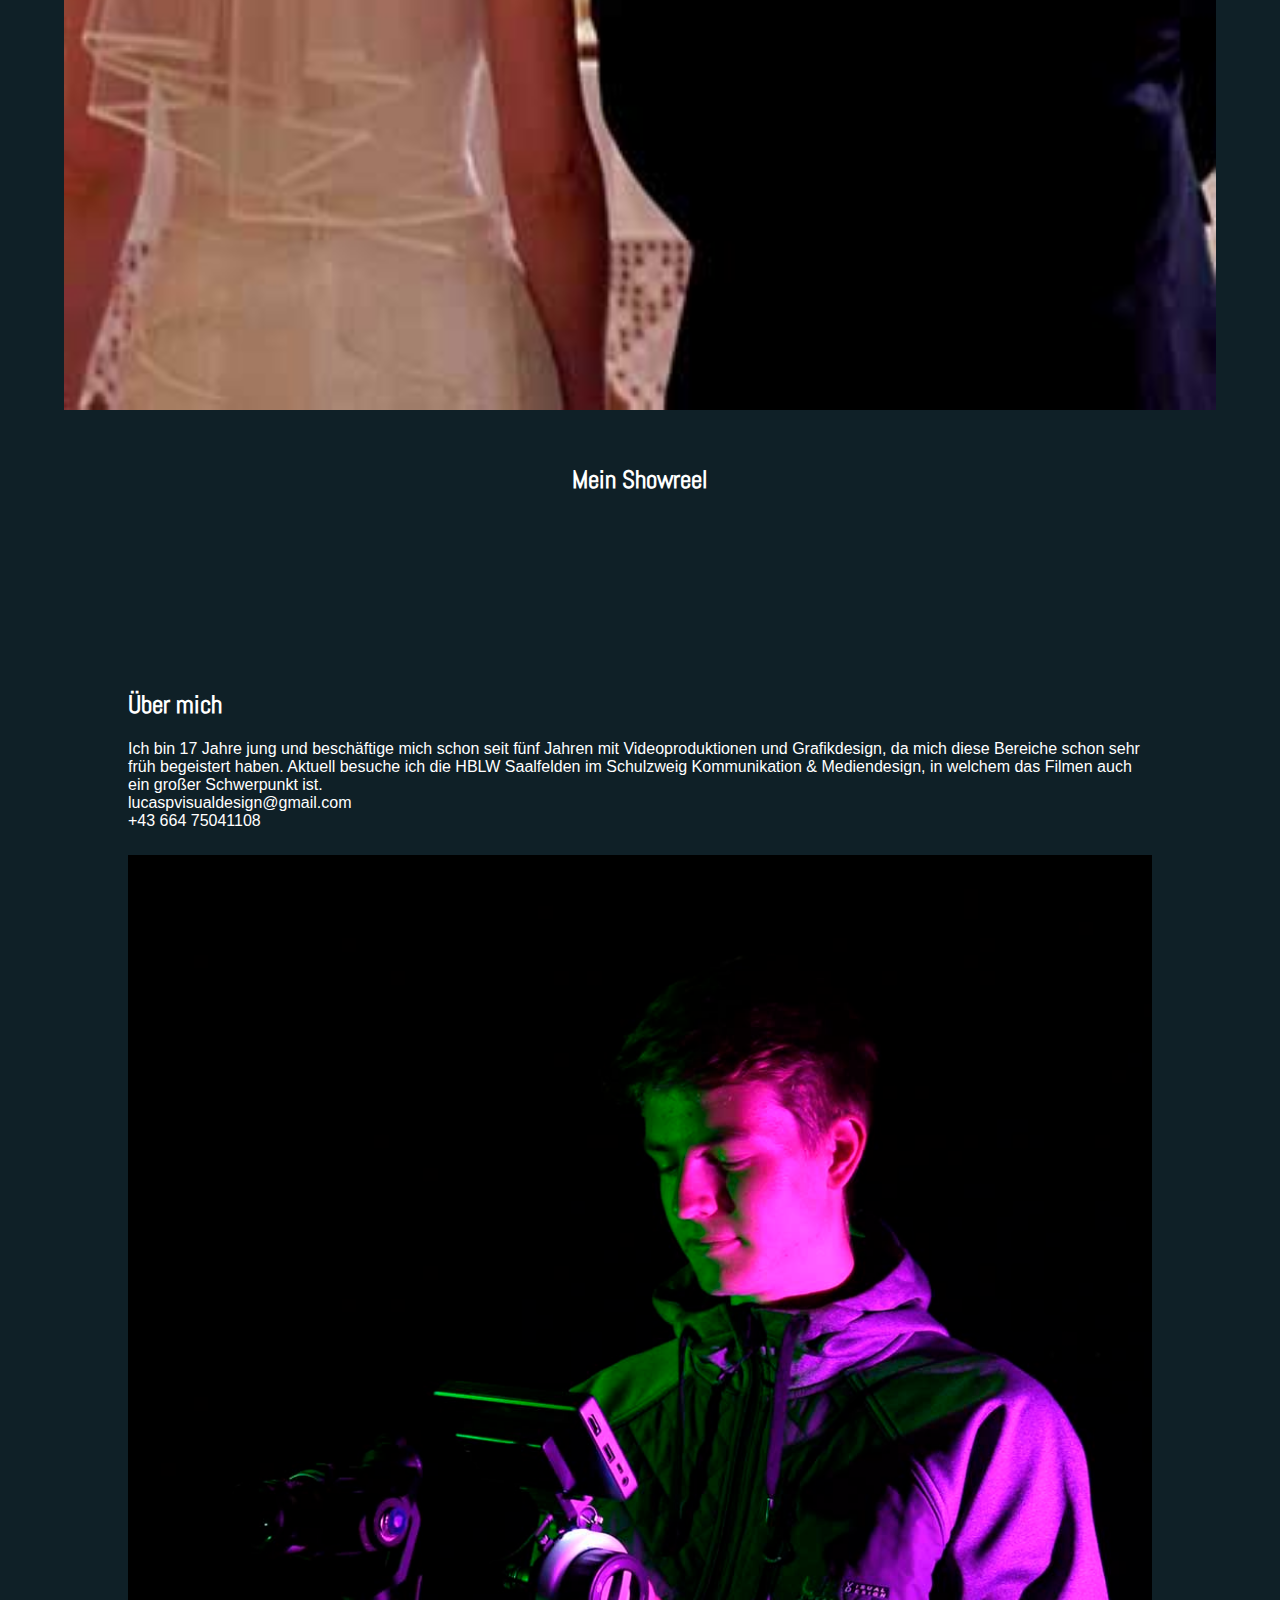
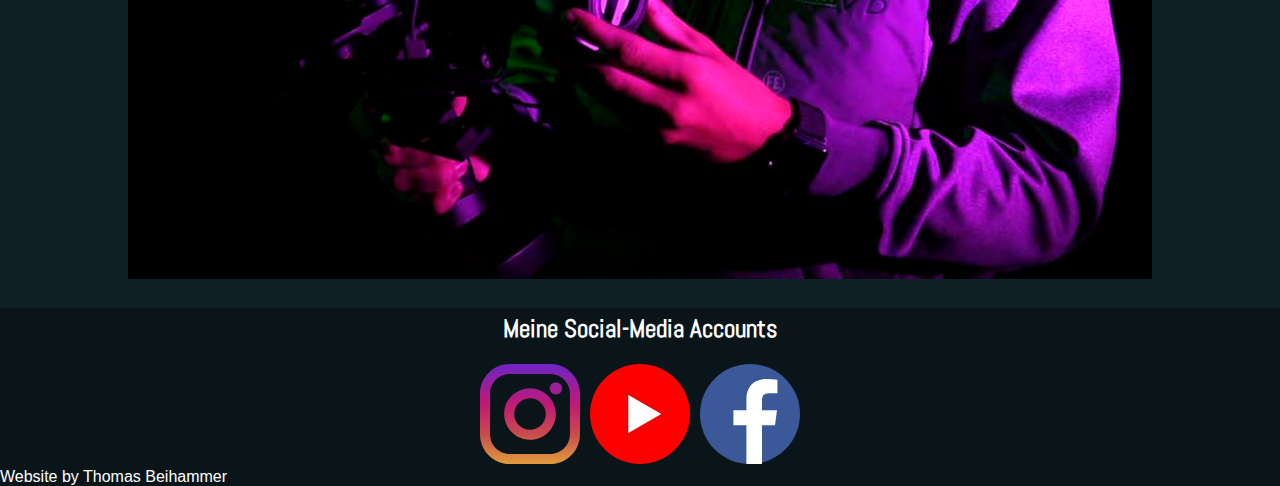
==== commit f59f9c12: "broken violin update" ====
--- a/mobile.html
+++ b/mobile.html
@@ -35,9 +35,9 @@
       <div class='bilder'>
         <a href='https://www.youtube.com/watch?v=bSv6eTHxJtU&t'><img src='img/webefilm.jpg'></a>
         <a href='https://www.youtube.com/watch?v=l3weTD_K2WA'><img src='img/weihnachten.jpg'></a>
-        <a href='https://www.youtube.com/watch?v=4Yx7UXQJvJc'><img src='img/charity.jpg'></a>
+        <a href='https://www.youtube.com/watch?v=4Yx7UXQJvJc'><img src='img/web_broken_violin.jpg'></a>
         <a href='https://www.youtube.com/watch?v=wMU0MKlV0zI'><img src='img/cinematic.jpg'></a>
-        <a href='https://www.youtube.com/watch?v=FA9HpiWDwyo'><img src='img/konzertaufnahme.jpg'></a>
+        <a href='https://www.youtube.com/watch?v=gaIuZO5LcHE'><img src='img/konzertaufnahme.jpg'></a>
         <img src='img/hochzeit.jpg'>
 
       </div>
@@ -47,7 +47,7 @@
     
     <div class='iframe'>
       <h1>Mein Showreel</h1>
-    <iframe src="https://www.youtube.com/embed/FA9HpiWDwyo?rel=0" frameborder="0" allow="autoplay; encrypted-media" allowfullscreen class='vid'></iframe>
+    <iframe src="https://www.youtube.com/embed/FA9HpiWDwyo" frameborder="0" allow="autoplay; encrypted-media" "allowfullscreen" class='vid'></iframe>
     </div>
 
    <div id='kontakt' class='technik'>
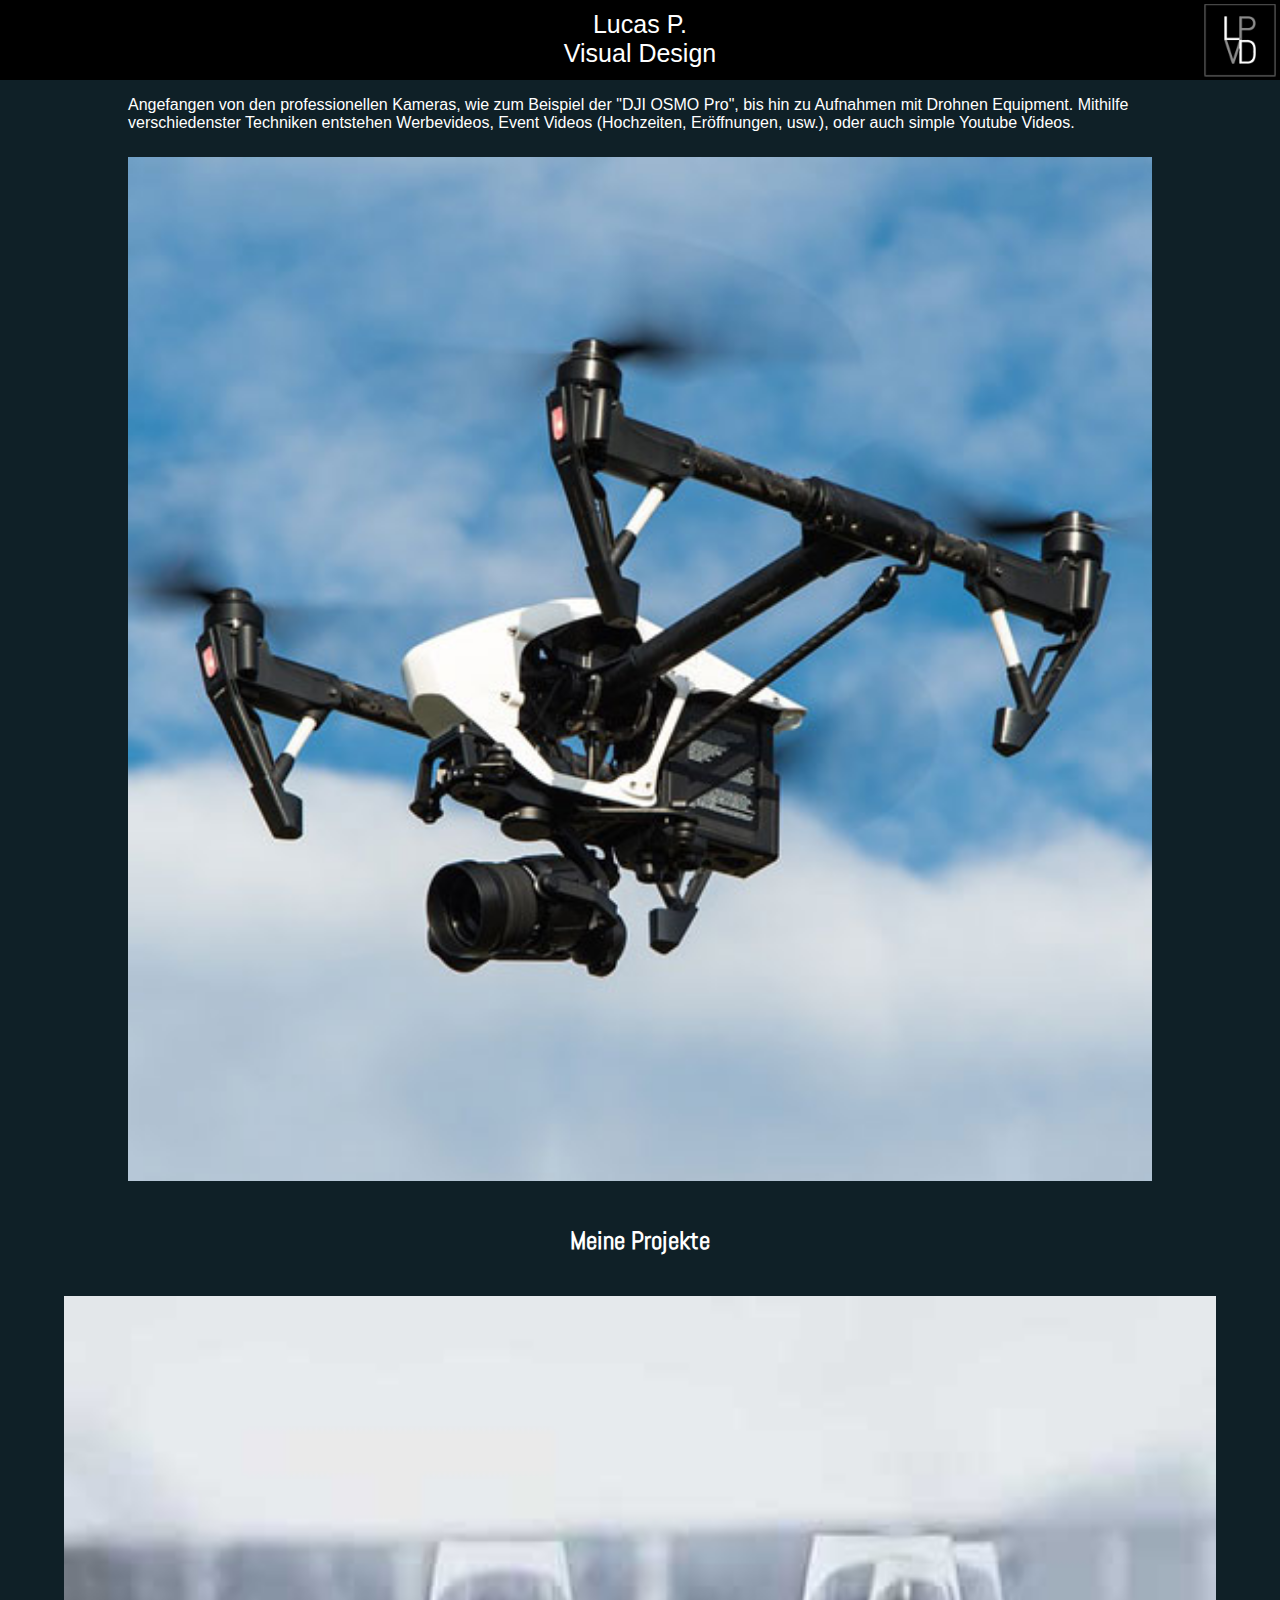
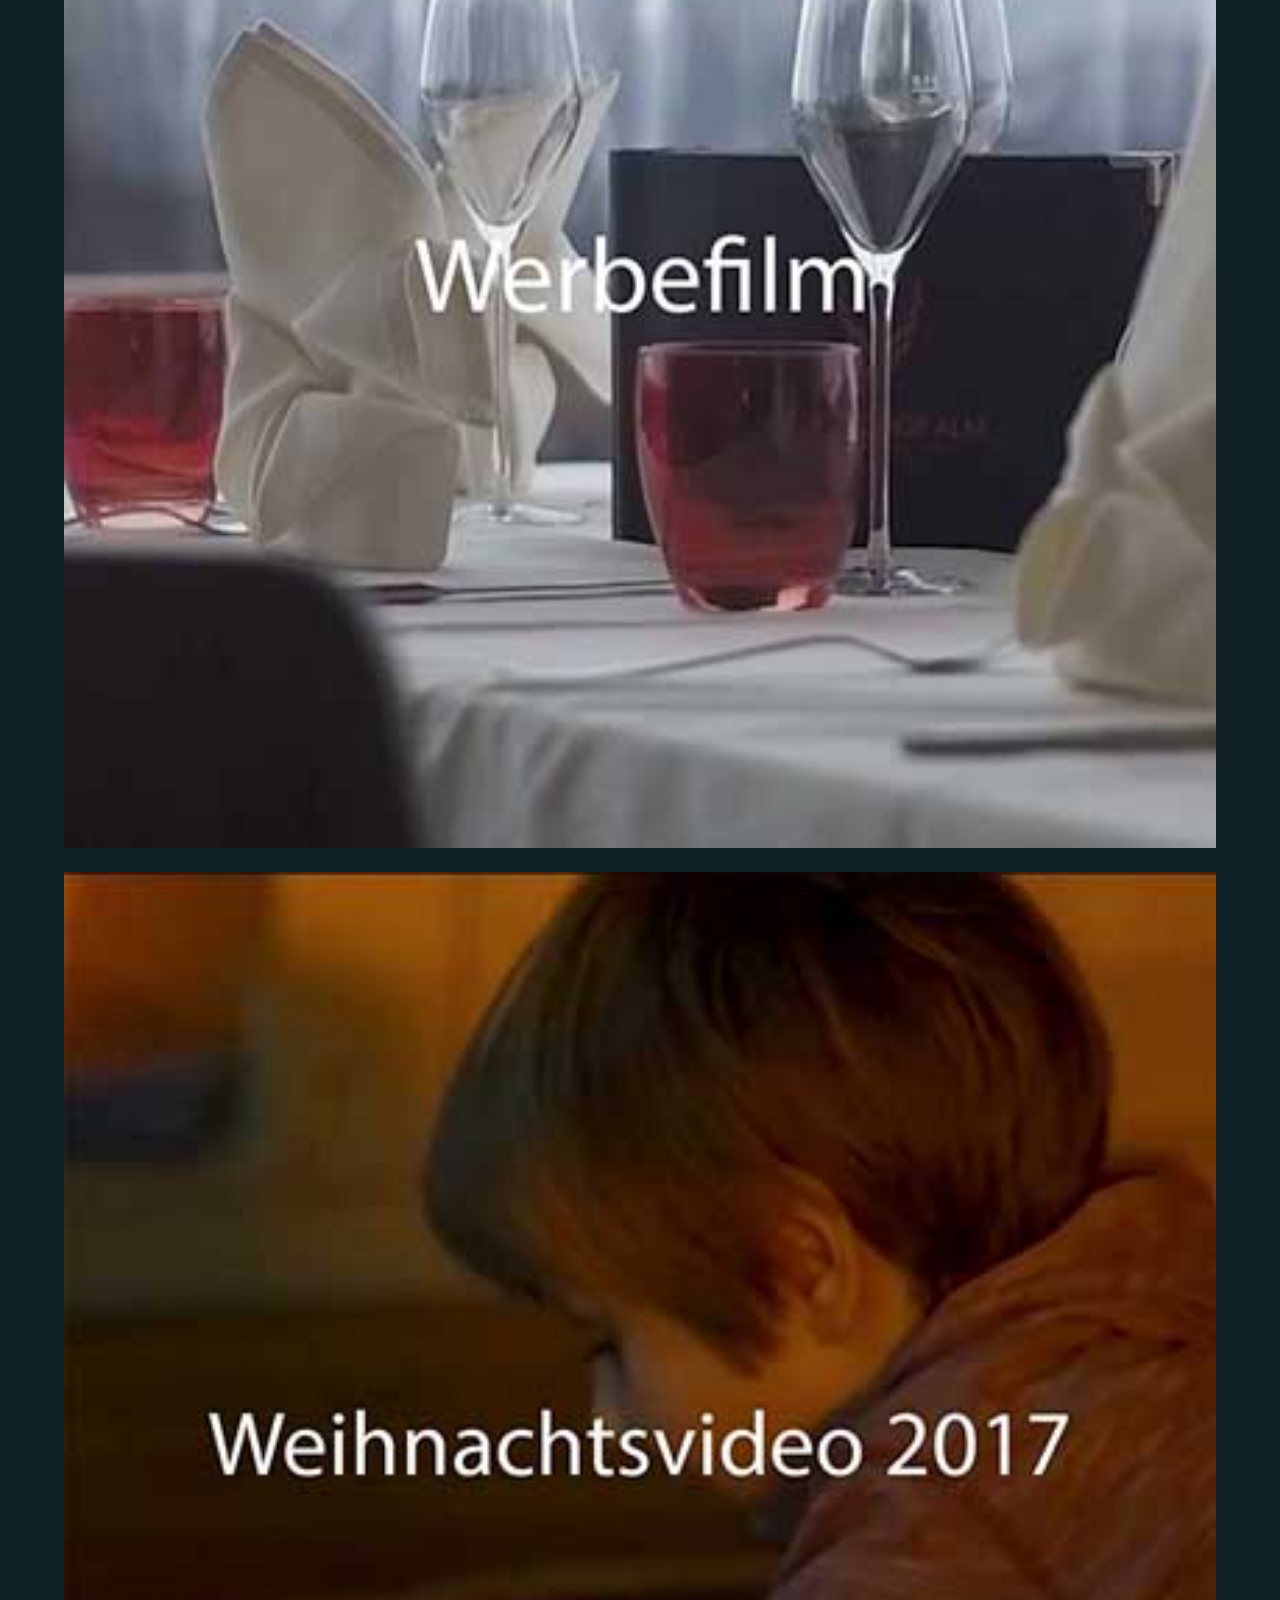
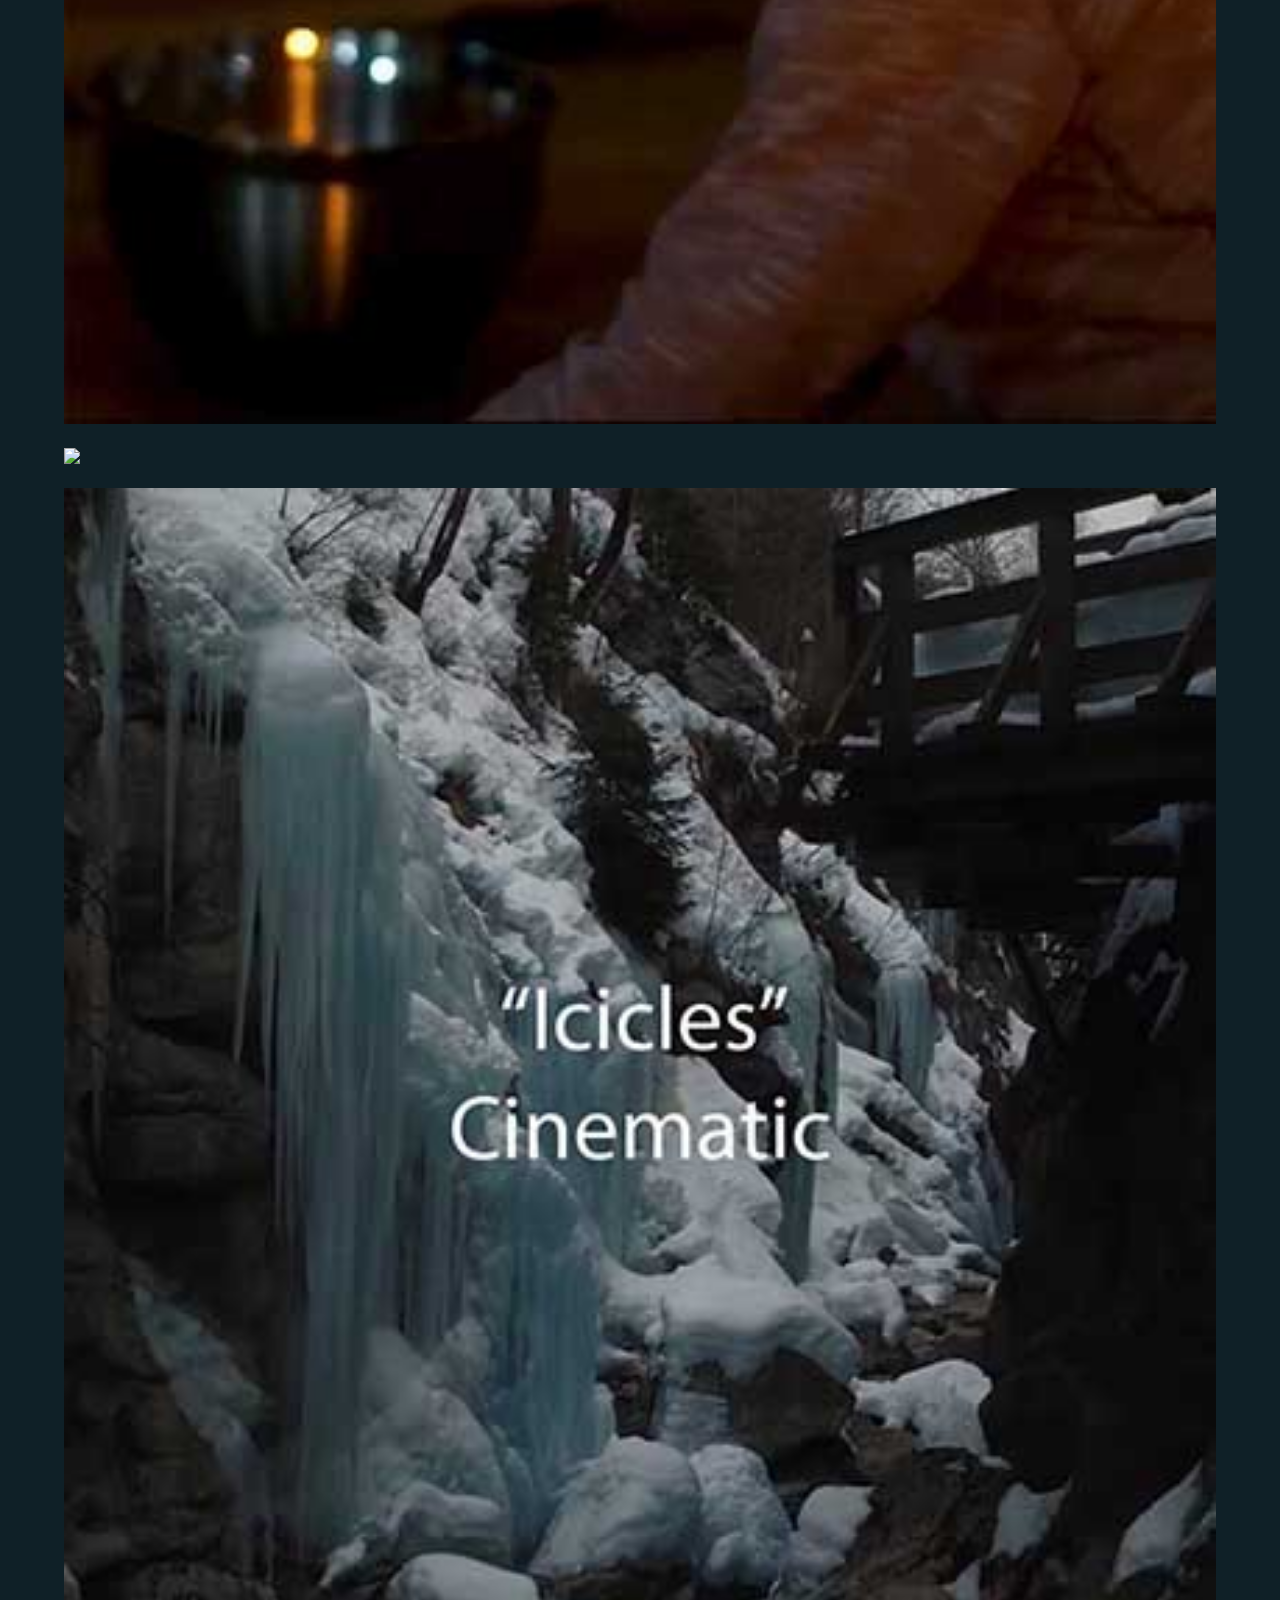
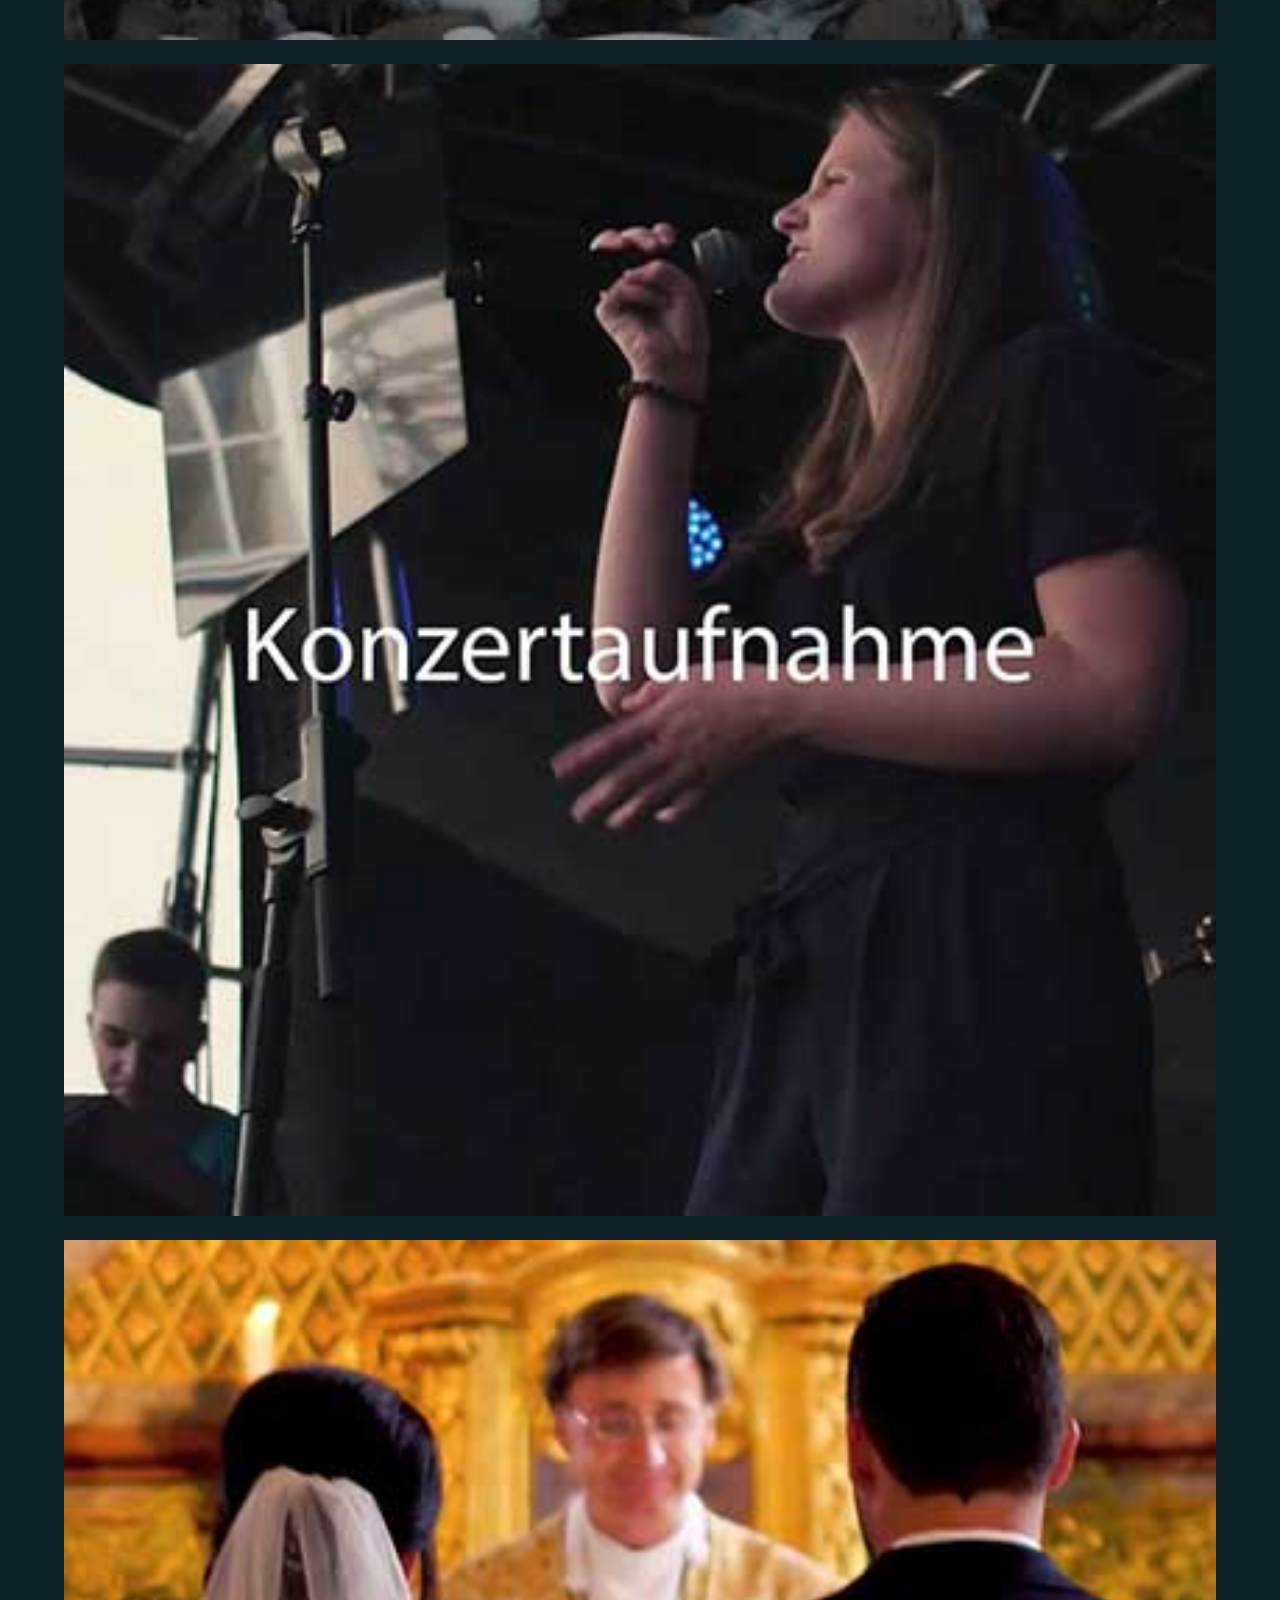
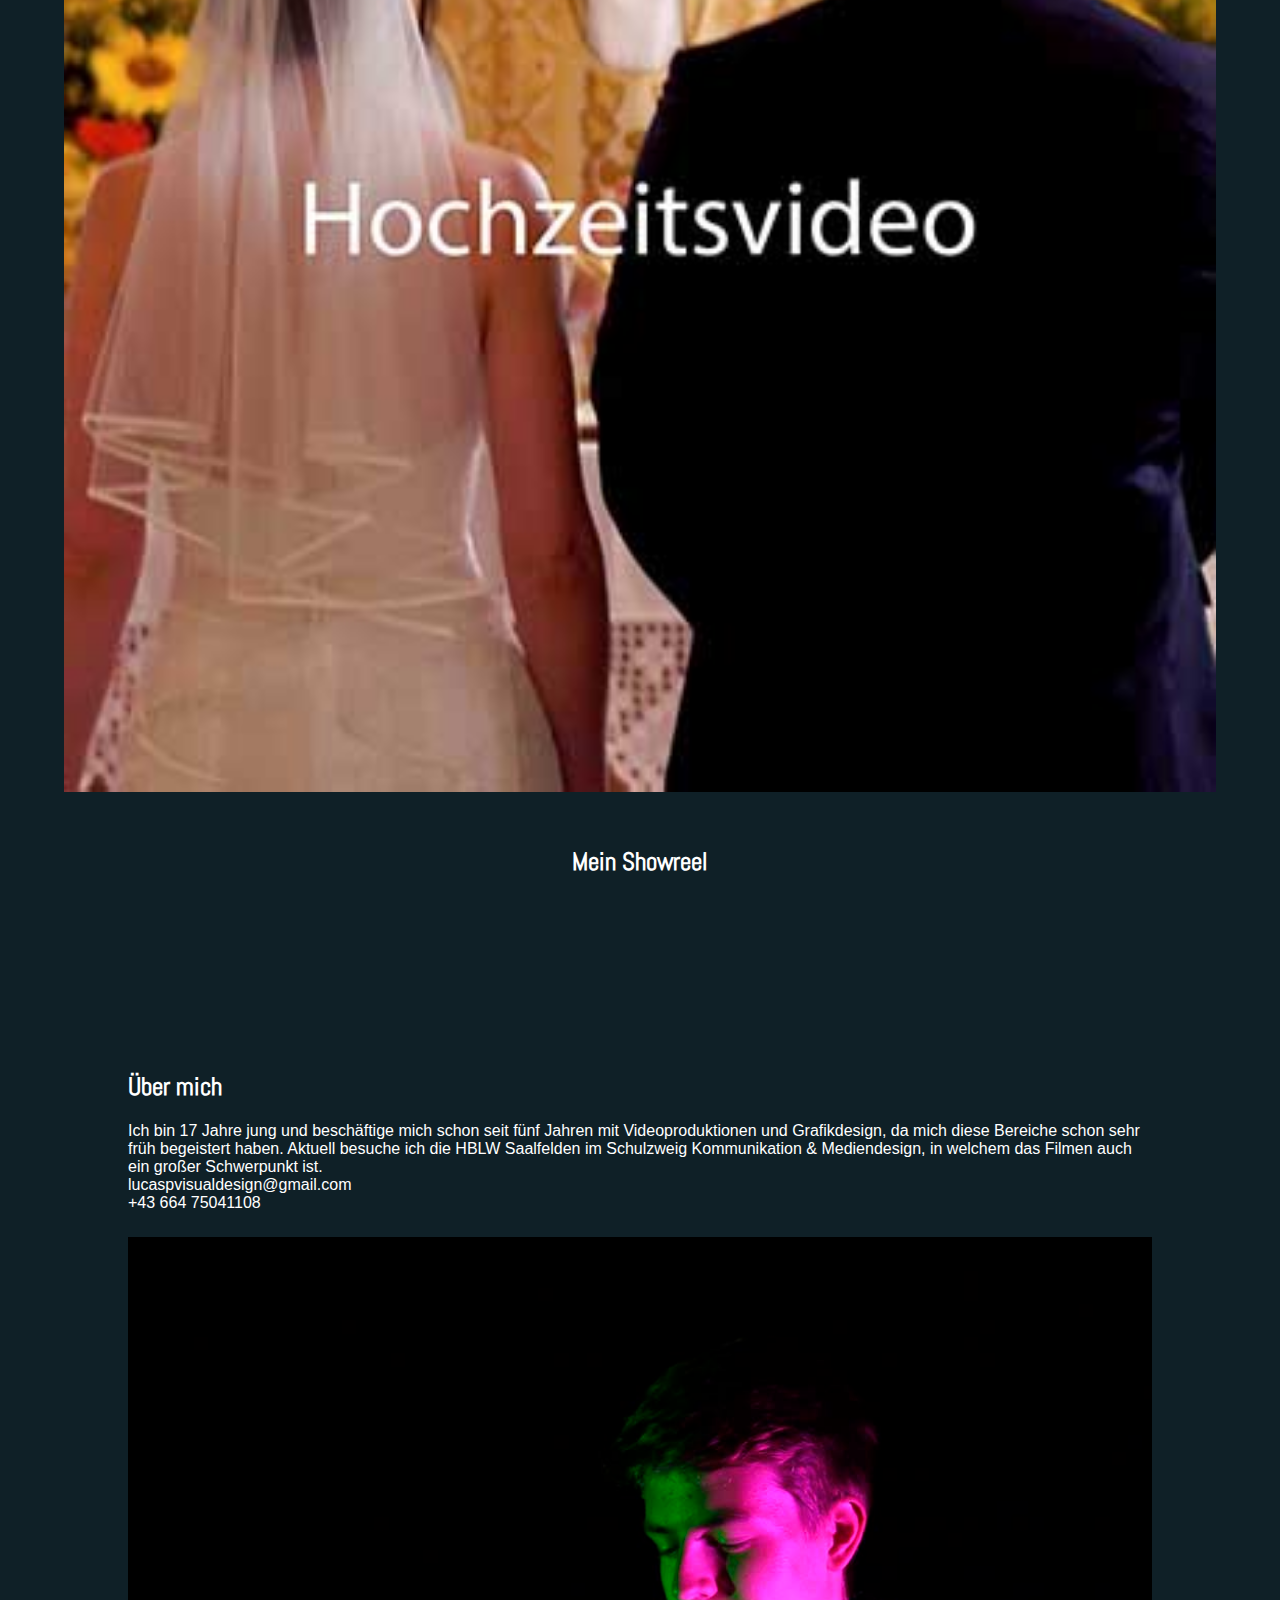
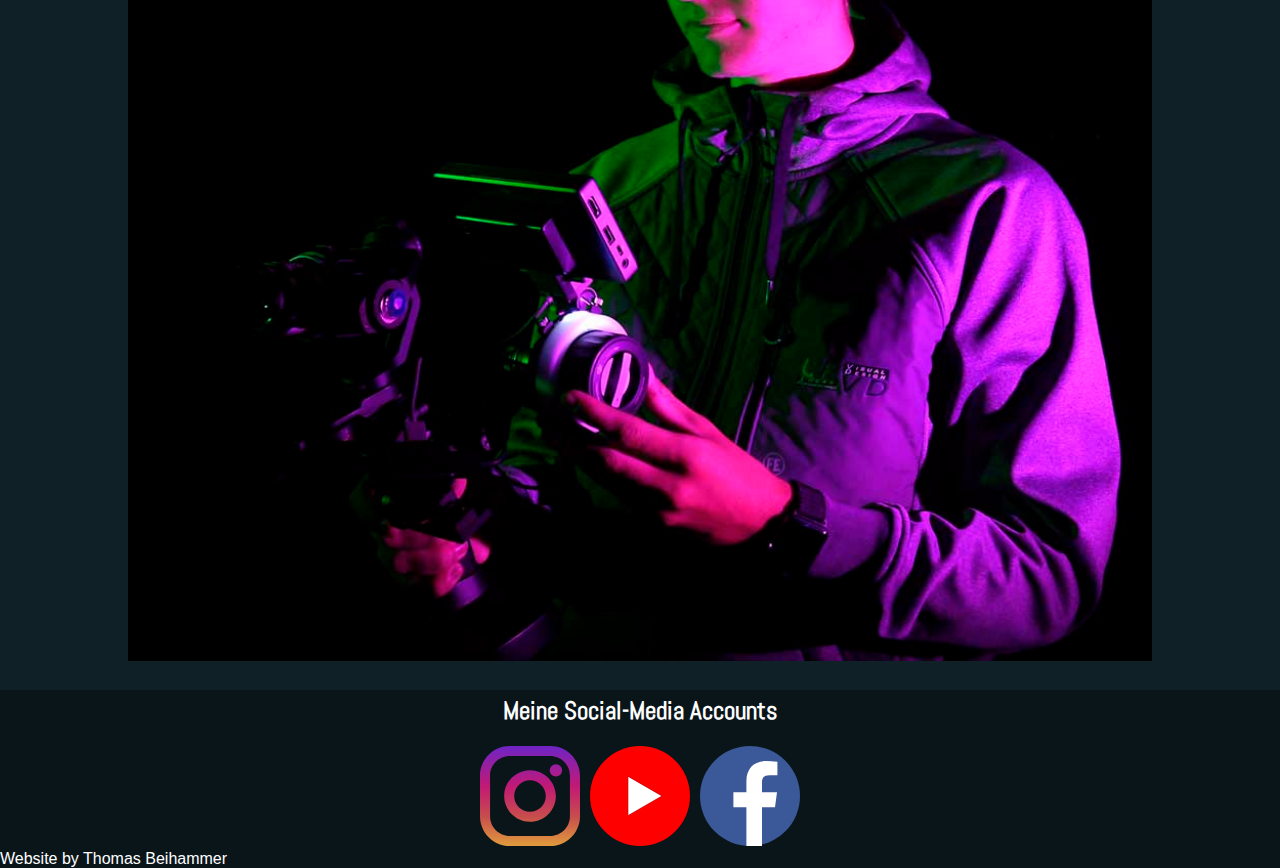
==== commit a01ec4fc: "fireeyes banner" ====
--- a/mobile.html
+++ b/mobile.html
@@ -17,7 +17,7 @@
     </header>
 
     <div class='fat-img' id='home'>
-      <img src='img/phone_klamm.jpg'>
+      <img src='img/fireeyes_mobile.jpg'>
     </div>
 
     <div id='technik' class='technik'>
@@ -35,7 +35,7 @@
       <div class='bilder'>
         <a href='https://www.youtube.com/watch?v=bSv6eTHxJtU&t'><img src='img/webefilm.jpg'></a>
         <a href='https://www.youtube.com/watch?v=l3weTD_K2WA'><img src='img/weihnachten.jpg'></a>
-        <a href='https://www.youtube.com/watch?v=4Yx7UXQJvJc'><img src='img/web_broken_violin.jpg'></a>
+        <a href='https://www.youtube.com/watch?v=cO_0ztF0Jds'><img src='img/web_broken_violin.jpg'></a>
         <a href='https://www.youtube.com/watch?v=wMU0MKlV0zI'><img src='img/cinematic.jpg'></a>
         <a href='https://www.youtube.com/watch?v=gaIuZO5LcHE'><img src='img/konzertaufnahme.jpg'></a>
         <img src='img/hochzeit.jpg'>
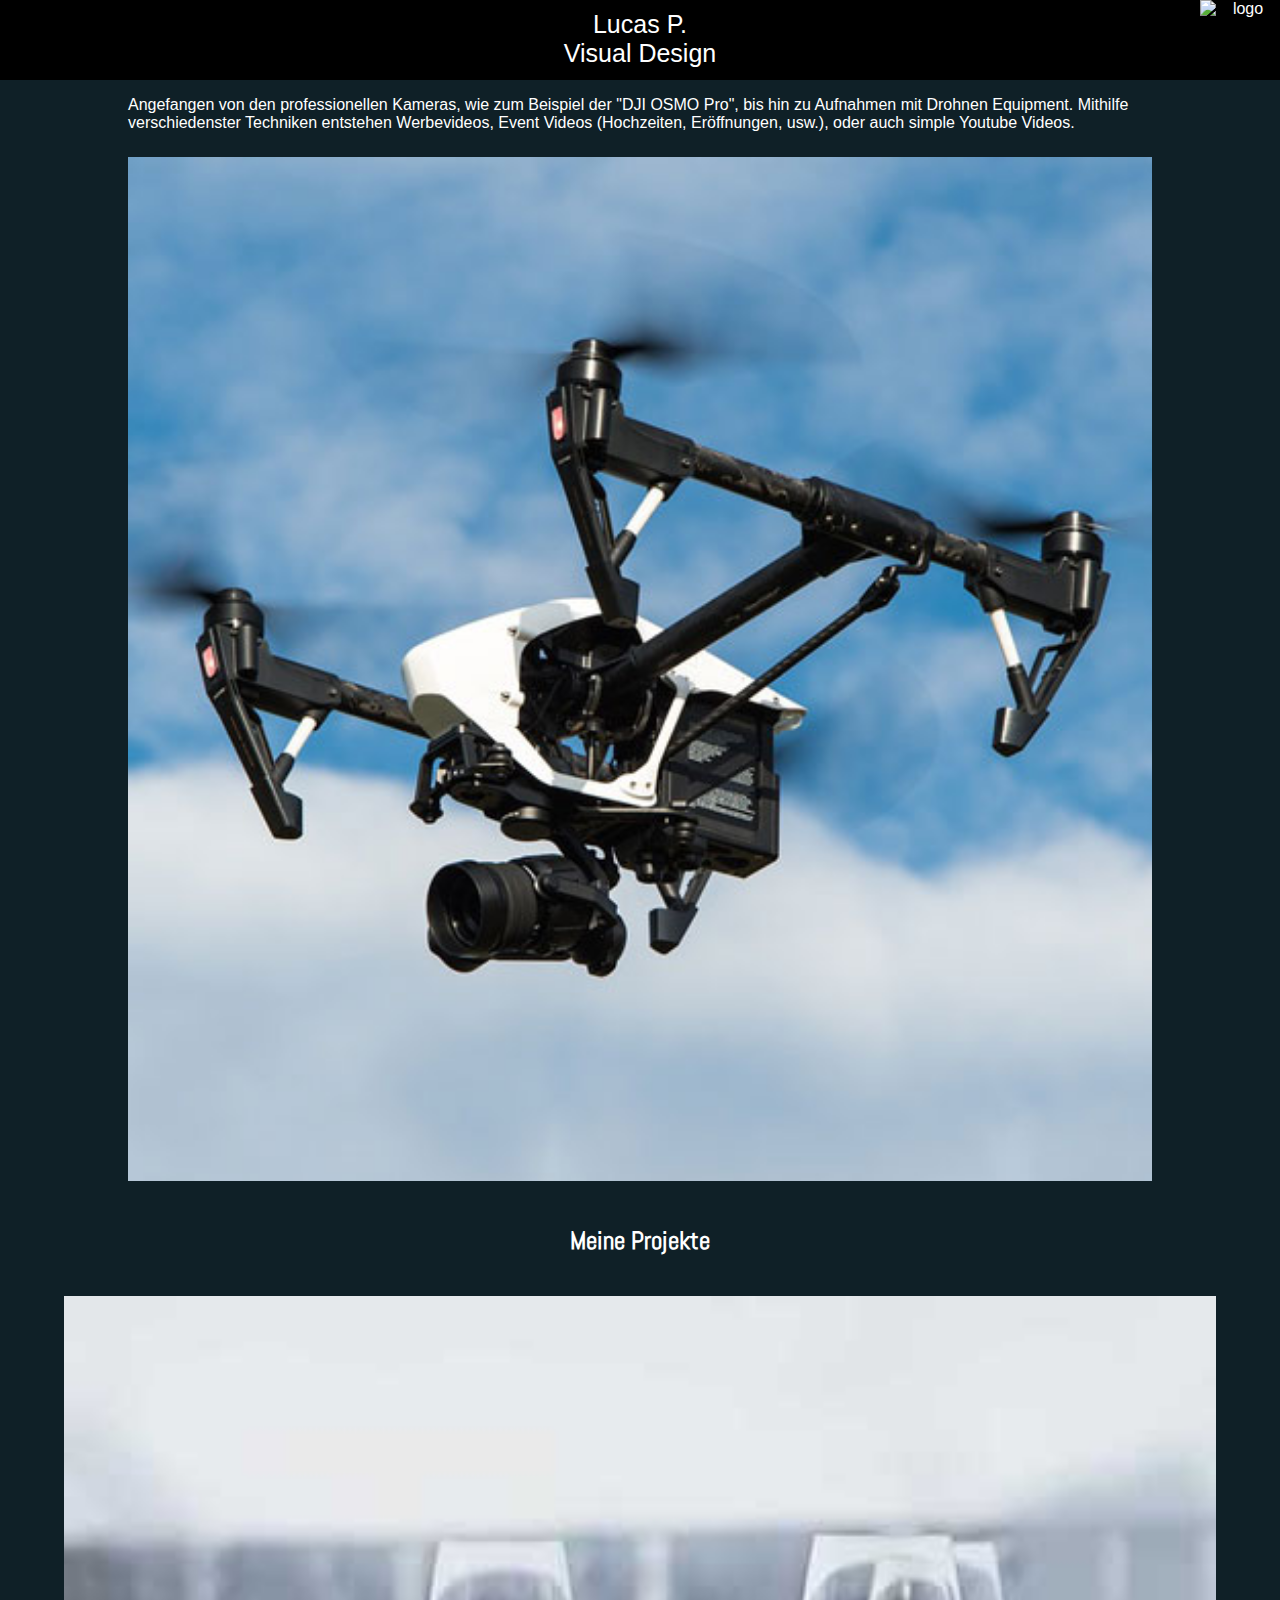
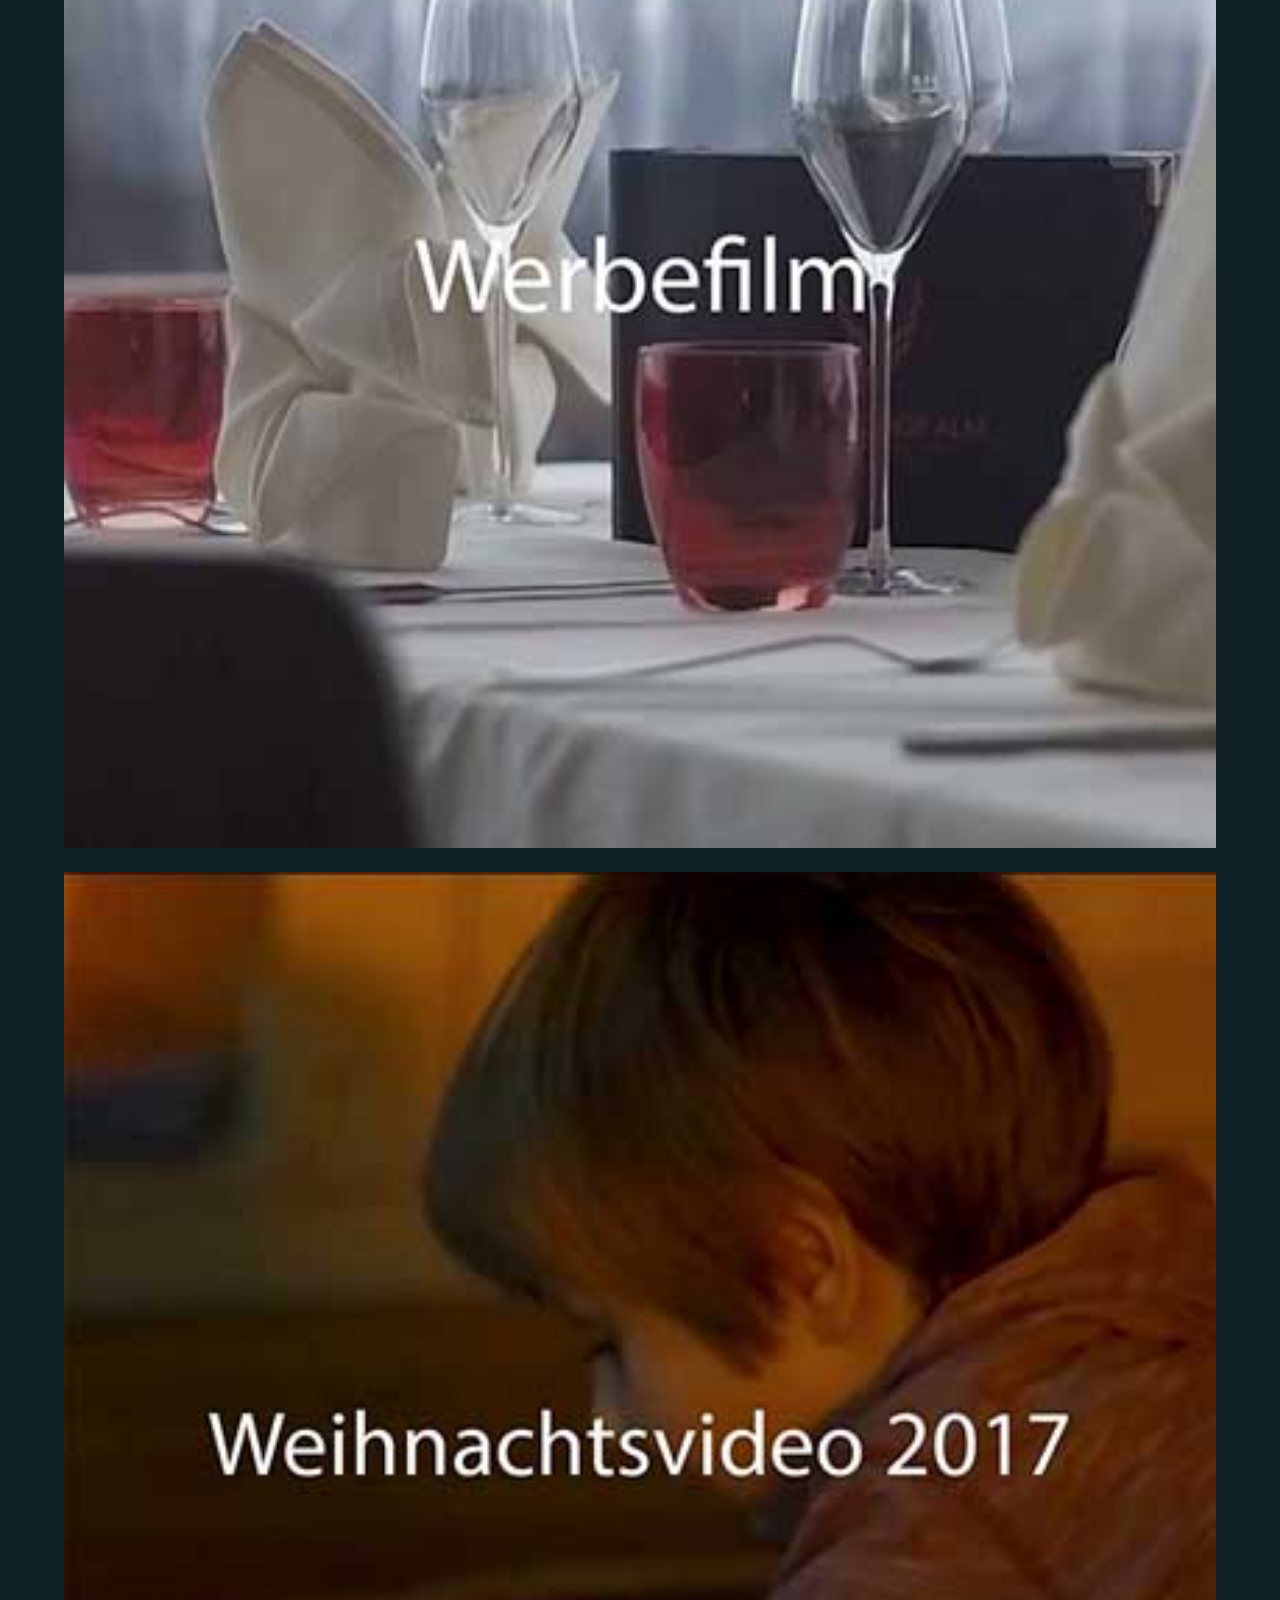
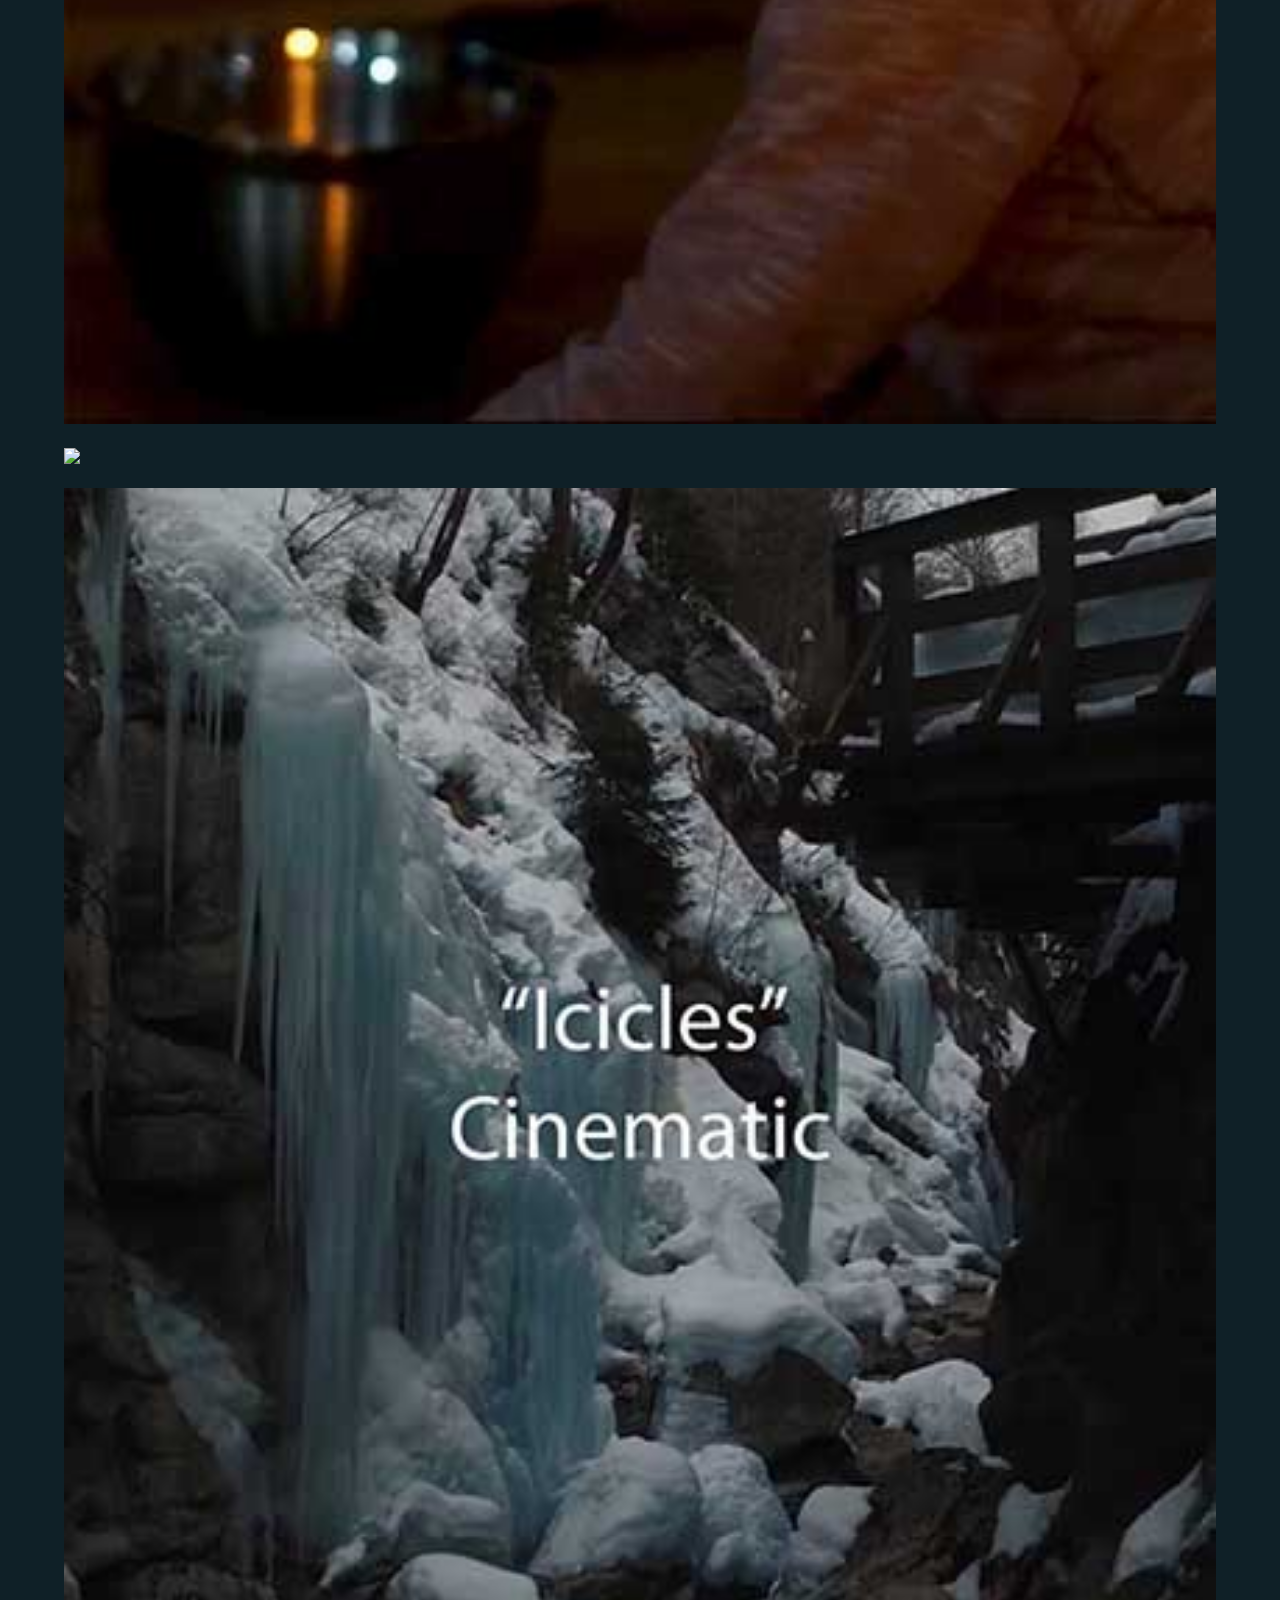
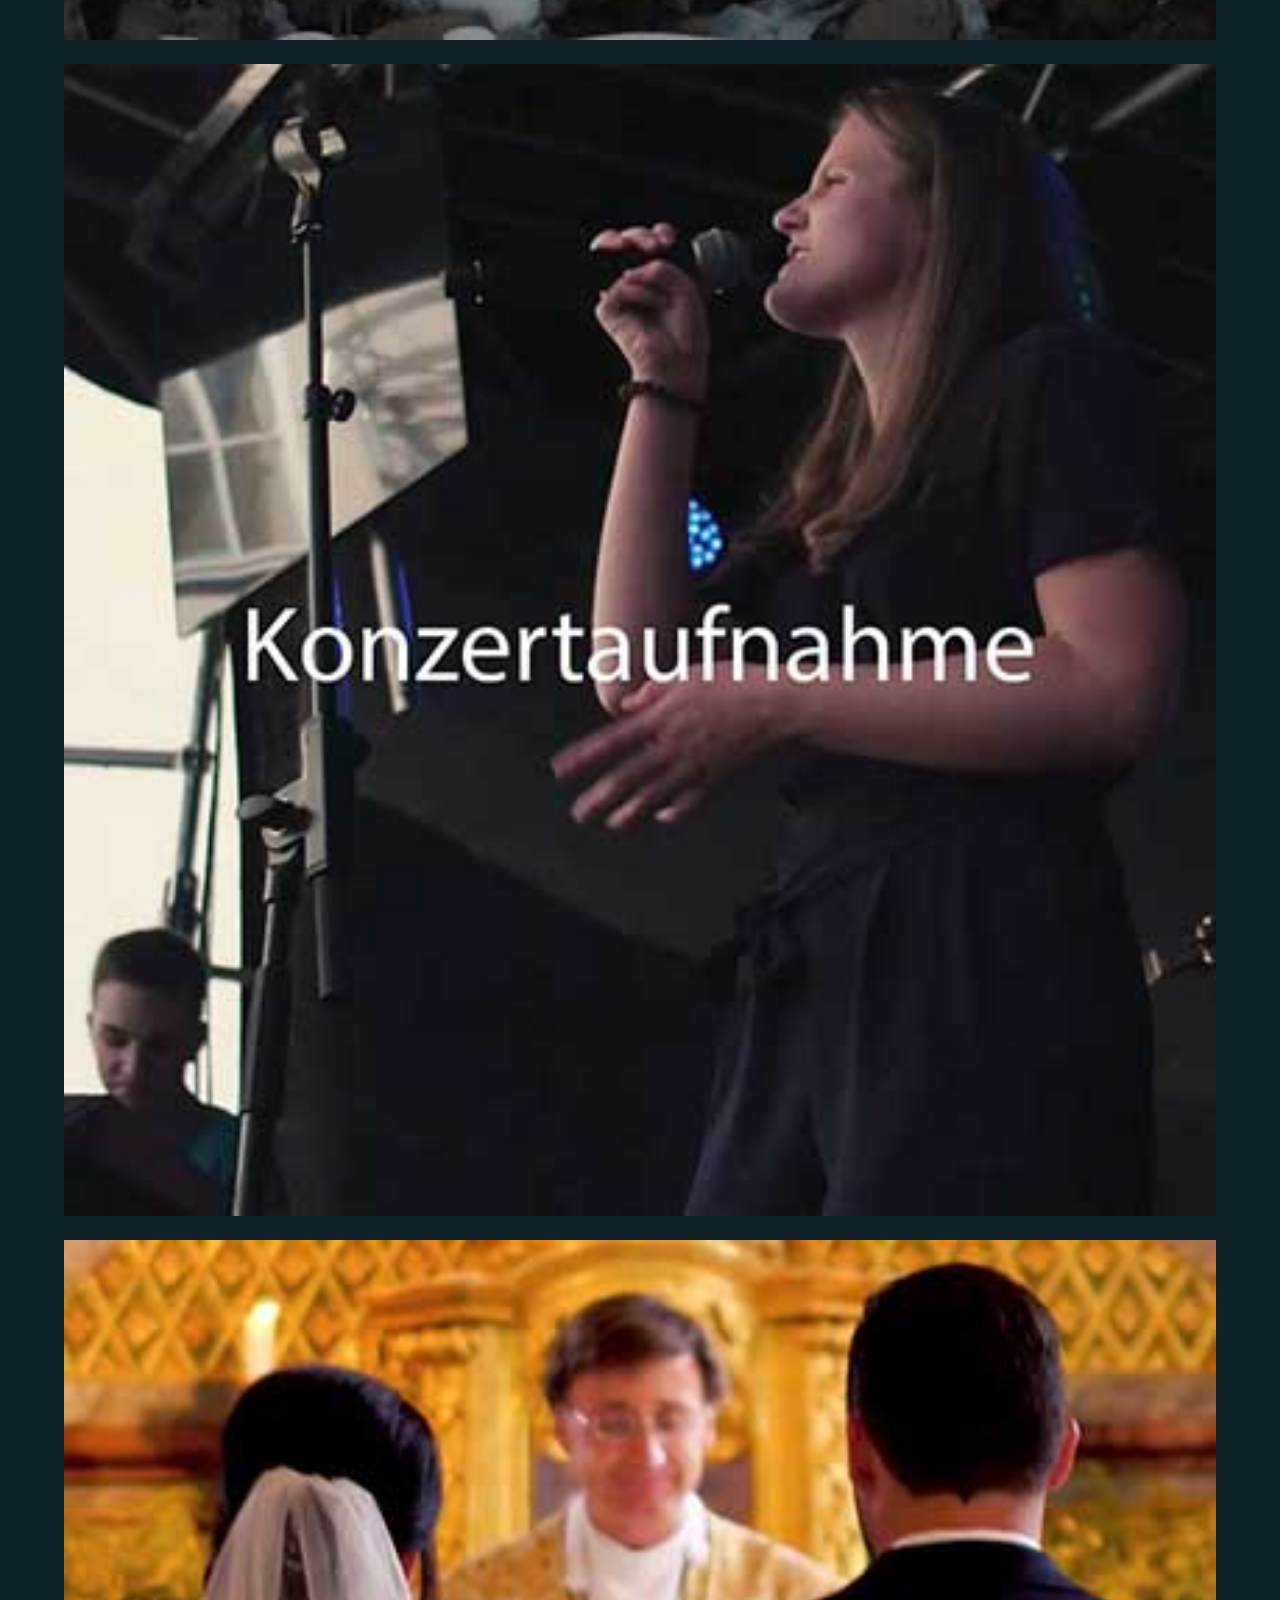
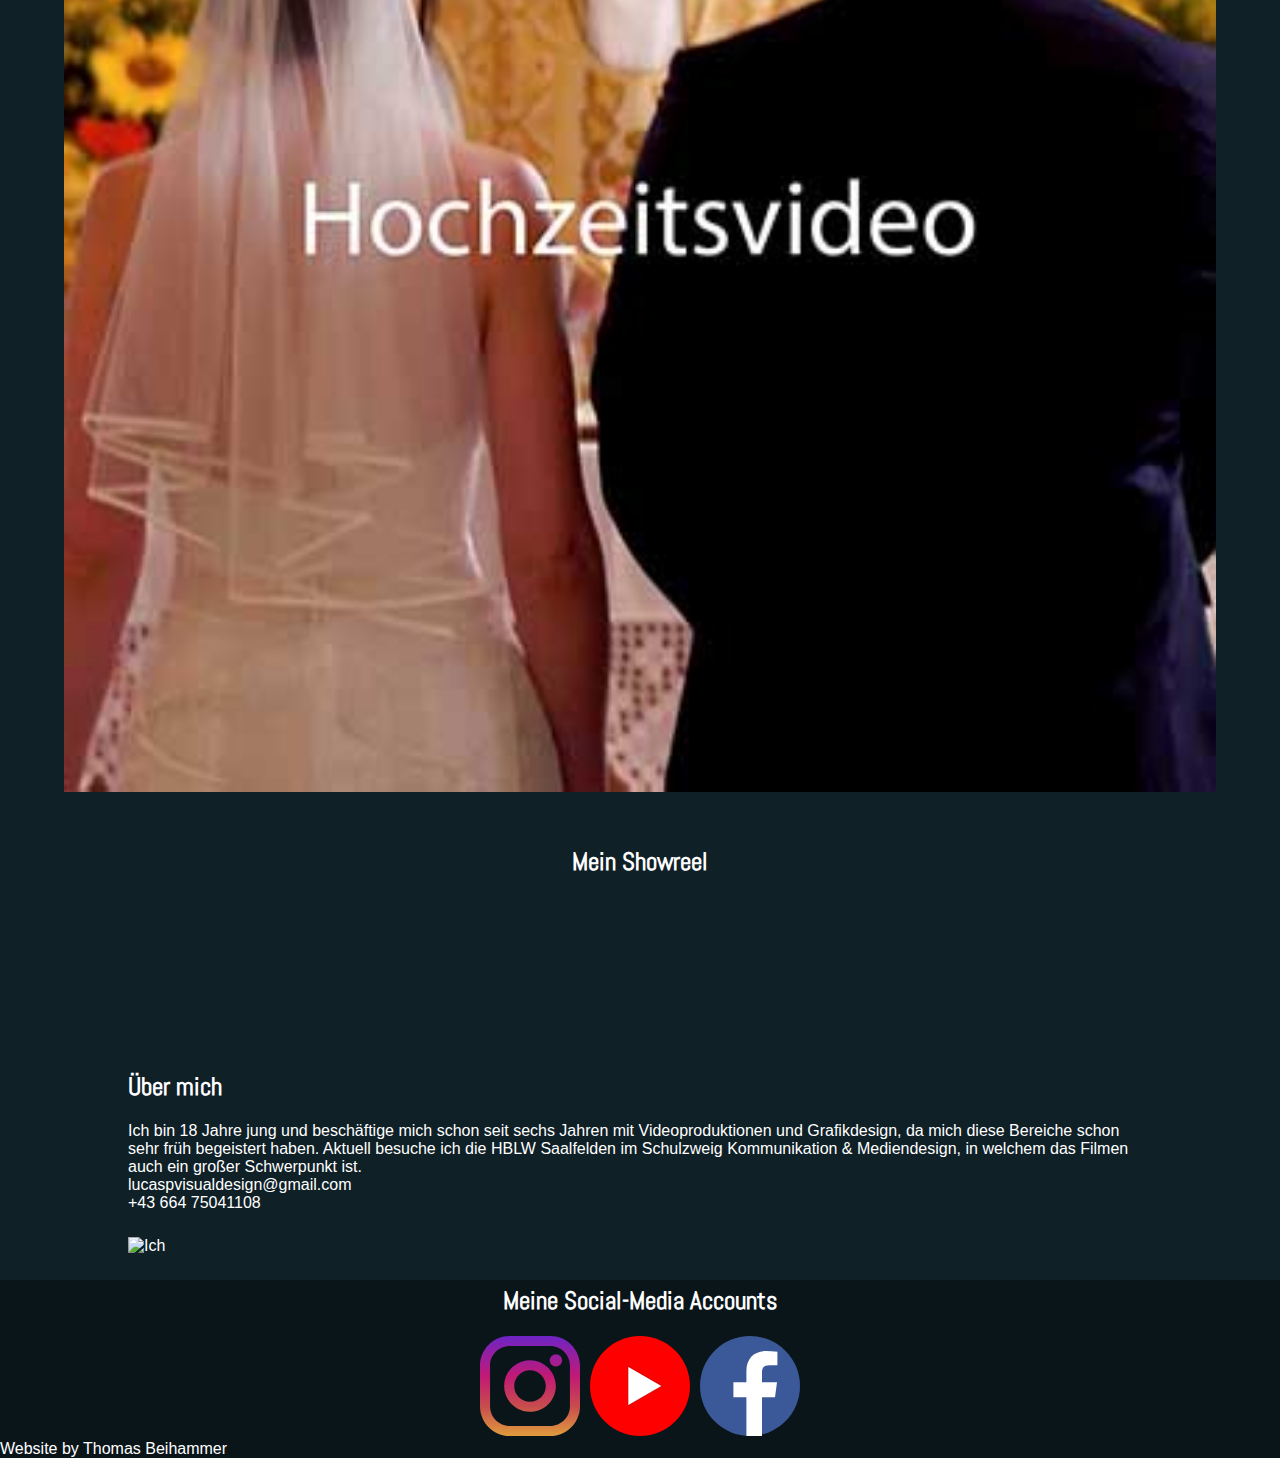
==== commit 9ce4724f: "new pic mobile" ====
--- a/mobile.html
+++ b/mobile.html
@@ -13,11 +13,11 @@
     <header>
       <div style='width: 80px'></div>
       <p>Lucas P.<br>Visual Design</div></p>
-      <img src='img/logo.png' alt='logo'>
+      <img src='img/web_new_logo_small.png' alt='logo'>
     </header>
 
     <div class='fat-img' id='home'>
-      <img src='img/fireeyes_mobile.jpg'>
+      <img src='img/banner_fireeyes_mobile.jpg'>
     </div>
 
     <div id='technik' class='technik'>
@@ -52,12 +52,12 @@
 
    <div id='kontakt' class='technik'>
       <h1>Über mich</h1>
-        <p>Ich bin 17 Jahre jung und beschäftige mich schon seit fünf Jahren mit Videoproduktionen und Grafikdesign, da mich diese Bereiche schon sehr früh begeistert haben. Aktuell besuche ich die HBLW Saalfelden im Schulzweig Kommunikation & Mediendesign, in welchem das Filmen auch ein großer Schwerpunkt ist.</p>
+        <p>Ich bin 18 Jahre jung und beschäftige mich schon seit sechs Jahren mit Videoproduktionen und Grafikdesign, da mich diese Bereiche schon sehr früh begeistert haben. Aktuell besuche ich die HBLW Saalfelden im Schulzweig Kommunikation & Mediendesign, in welchem das Filmen auch ein großer Schwerpunkt ist.</p>
       <div class='info'>
         <p>lucaspvisualdesign@gmail.com</p>
         <p>+43 664 75041108</p>
       </div>
-    <img src='img/geiler-boy.jpg' alt='Ich'>
+    <img src='img/lucas.jpg' alt='Ich'>
   </div>
 
   <div class='footer' id='kontakt'>
@@ -69,7 +69,7 @@
       <a href='https://www.facebook.com/LPVDYT' target="_blank" ><img src='img/facebook.svg' height='100px' width='100px' alt='Facebook'></a>
     </div>
     <div class='werbung'>
-      <a href='https://www.instagram.com/_math0s/' target='_blank'>Website by Thomas Beihammer</a>
+      <a href='https://www.instagram.com/instamathos/' target='_blank'>Website by Thomas Beihammer</a>
     </div>
   </footer>
 </div>
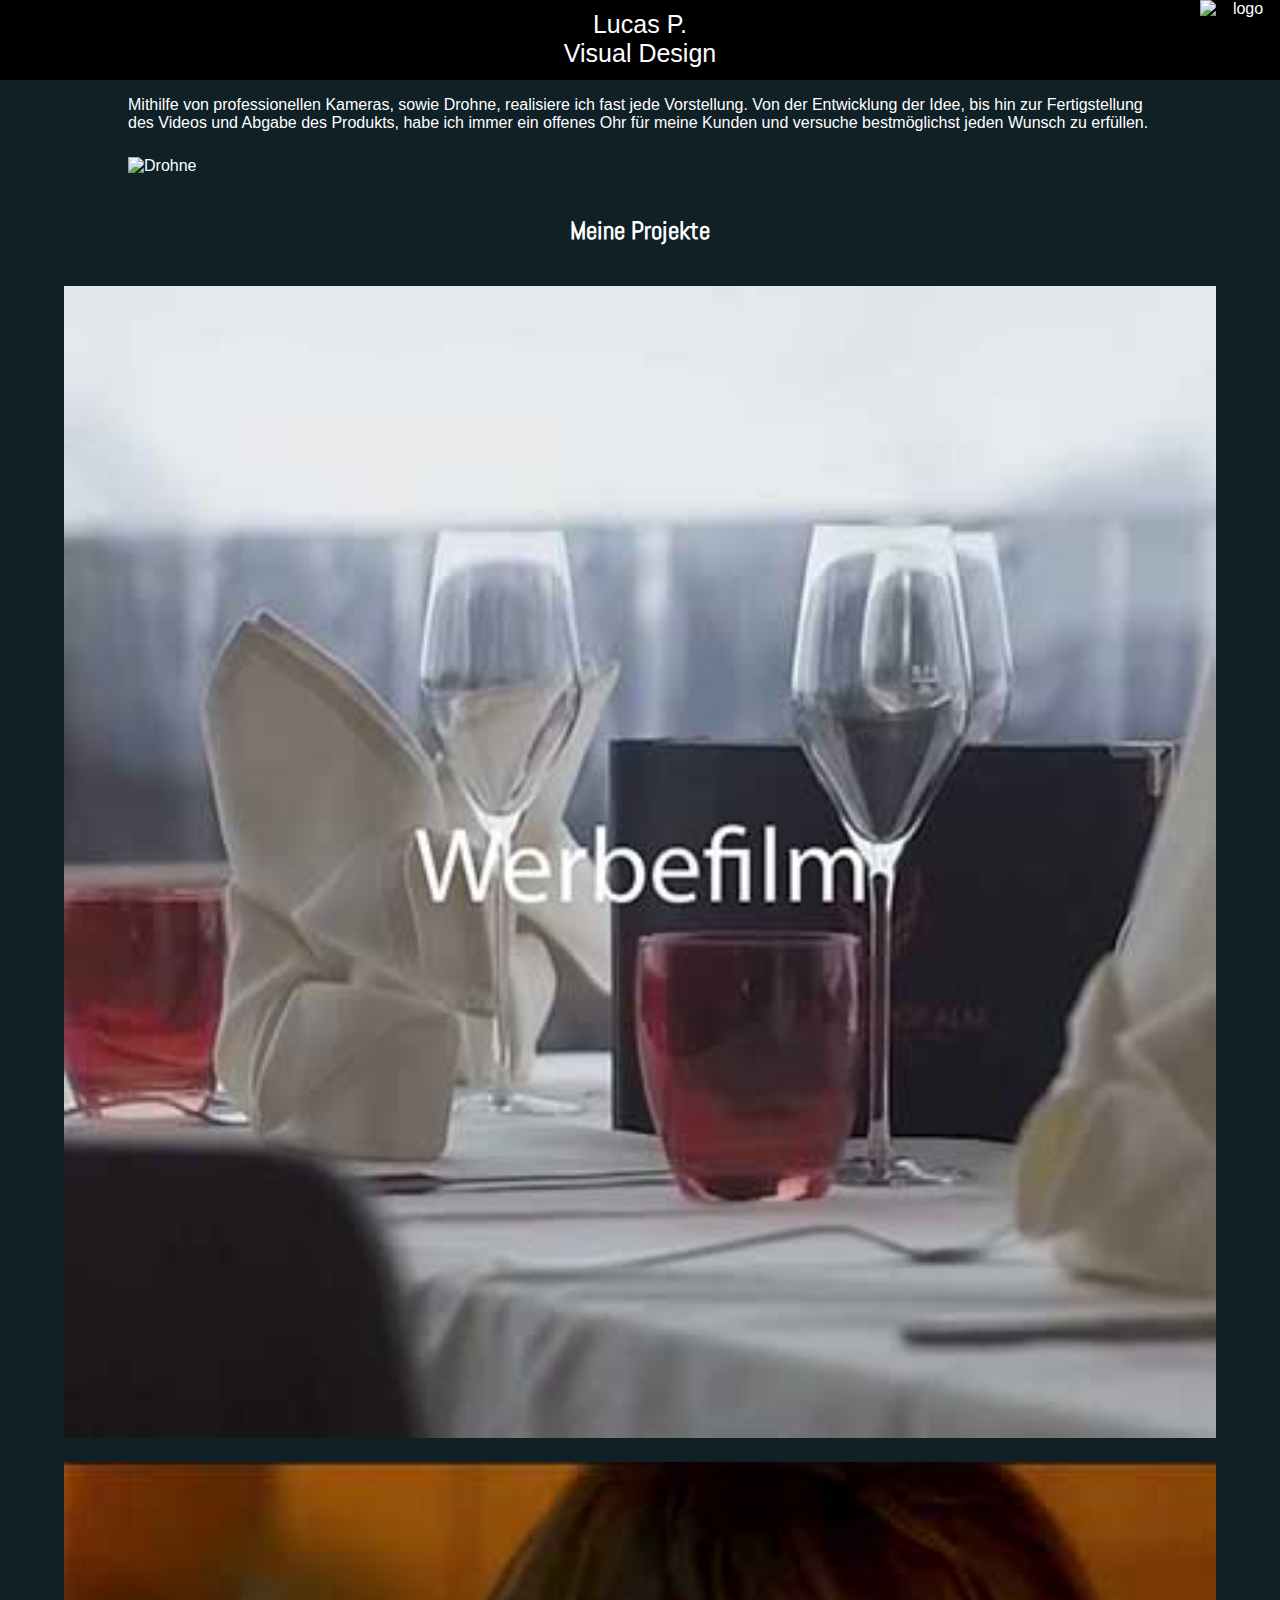
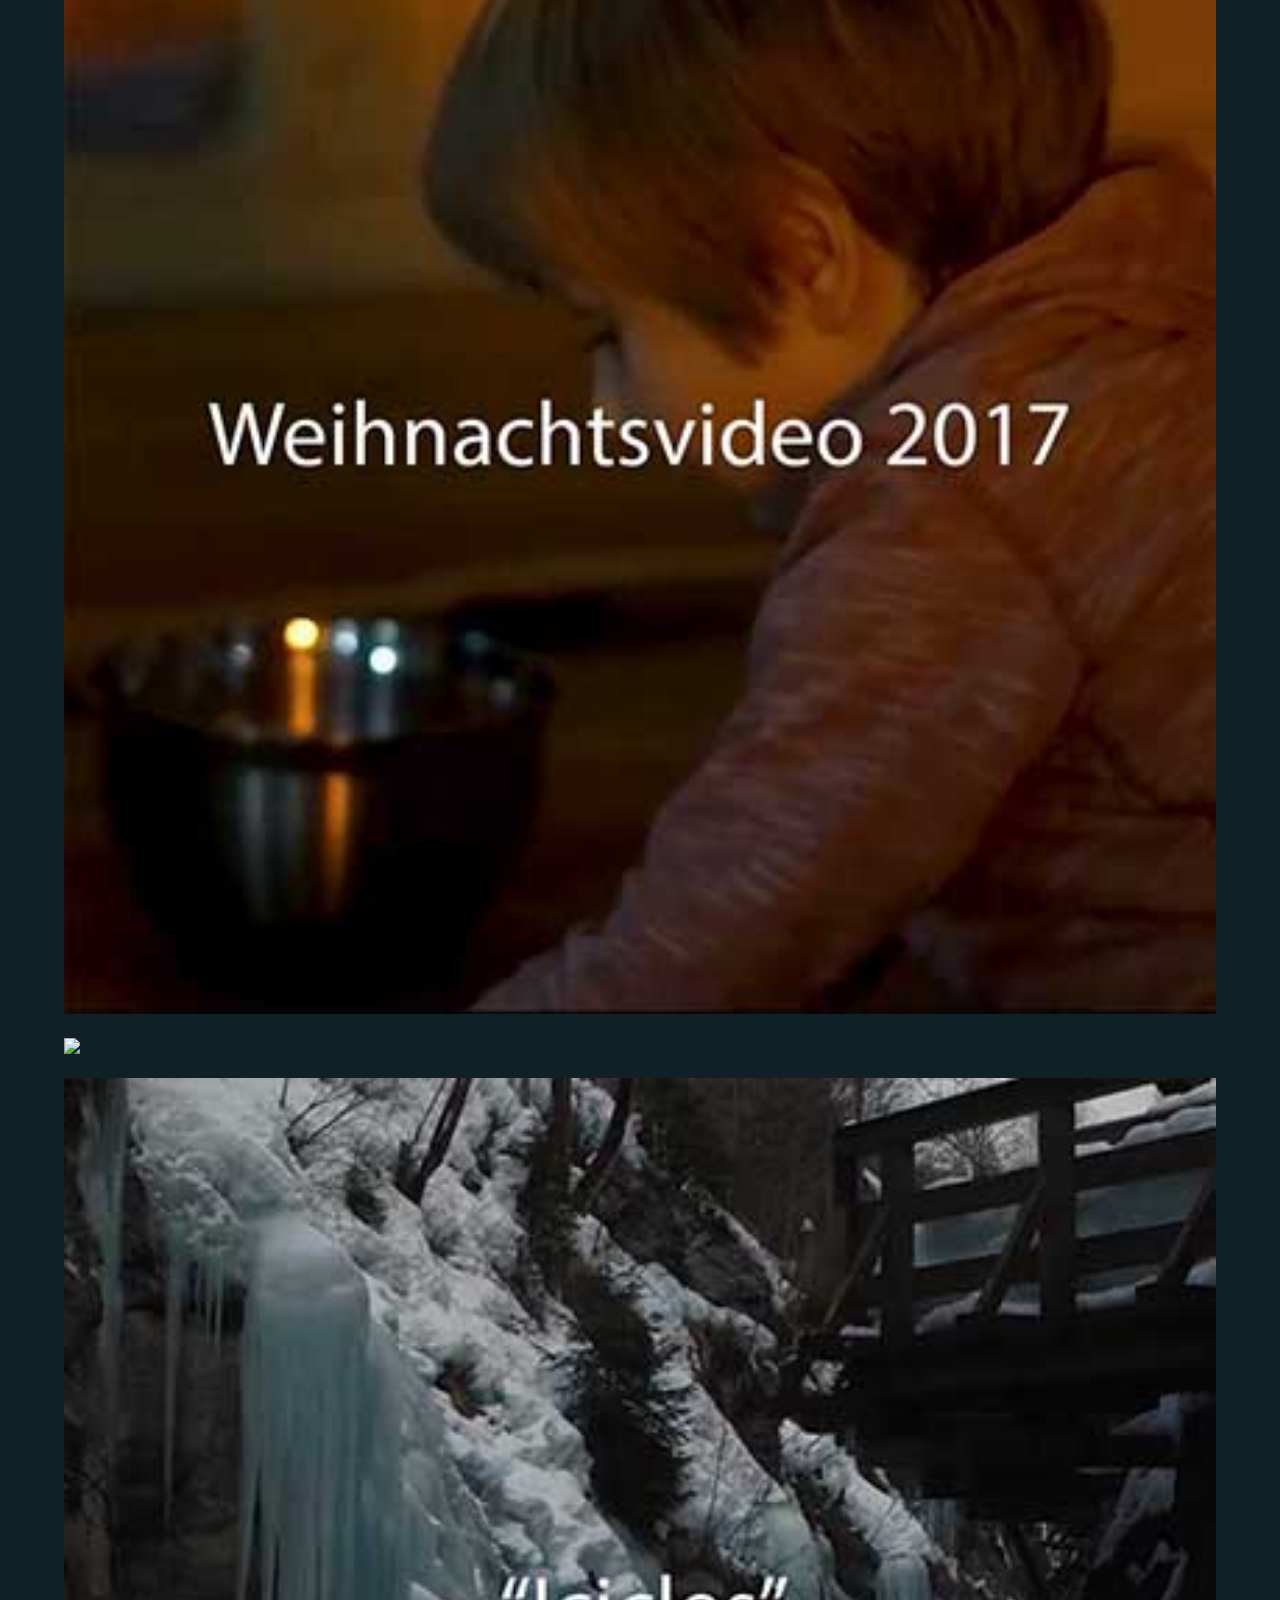
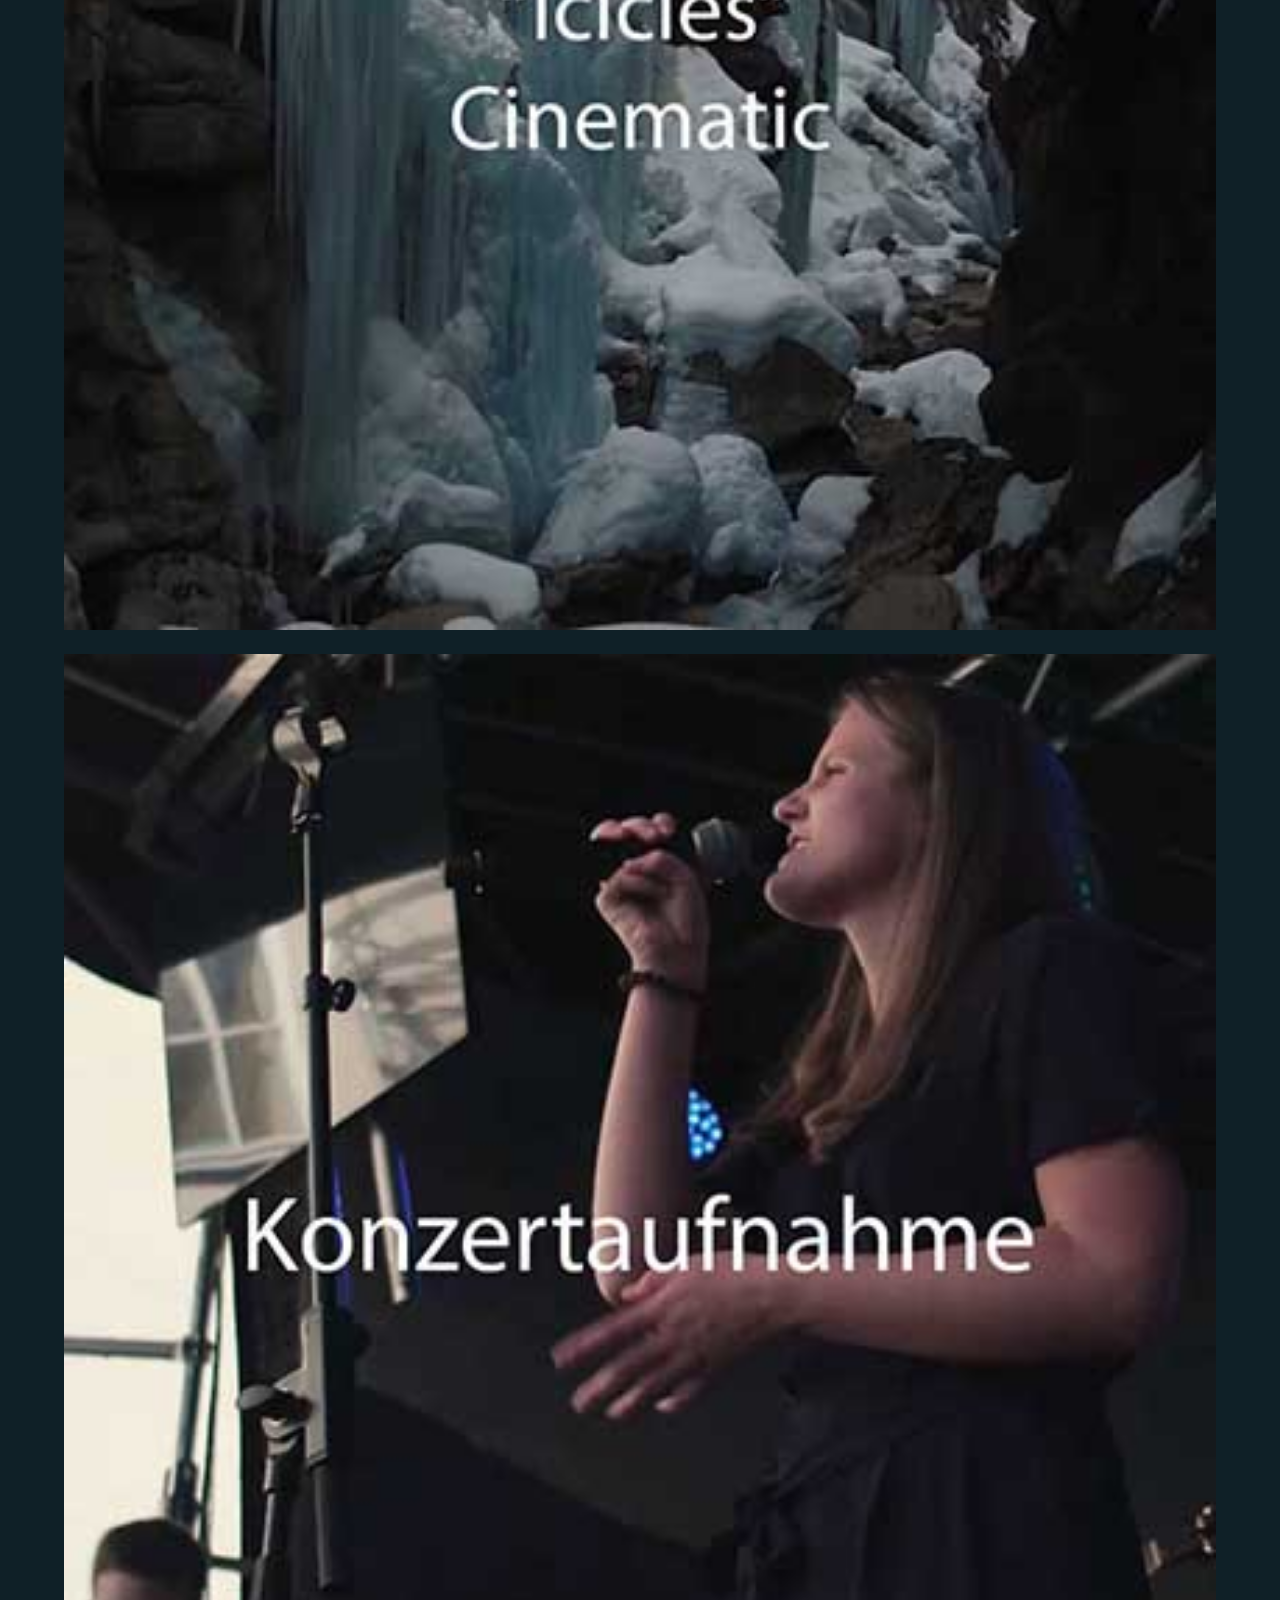
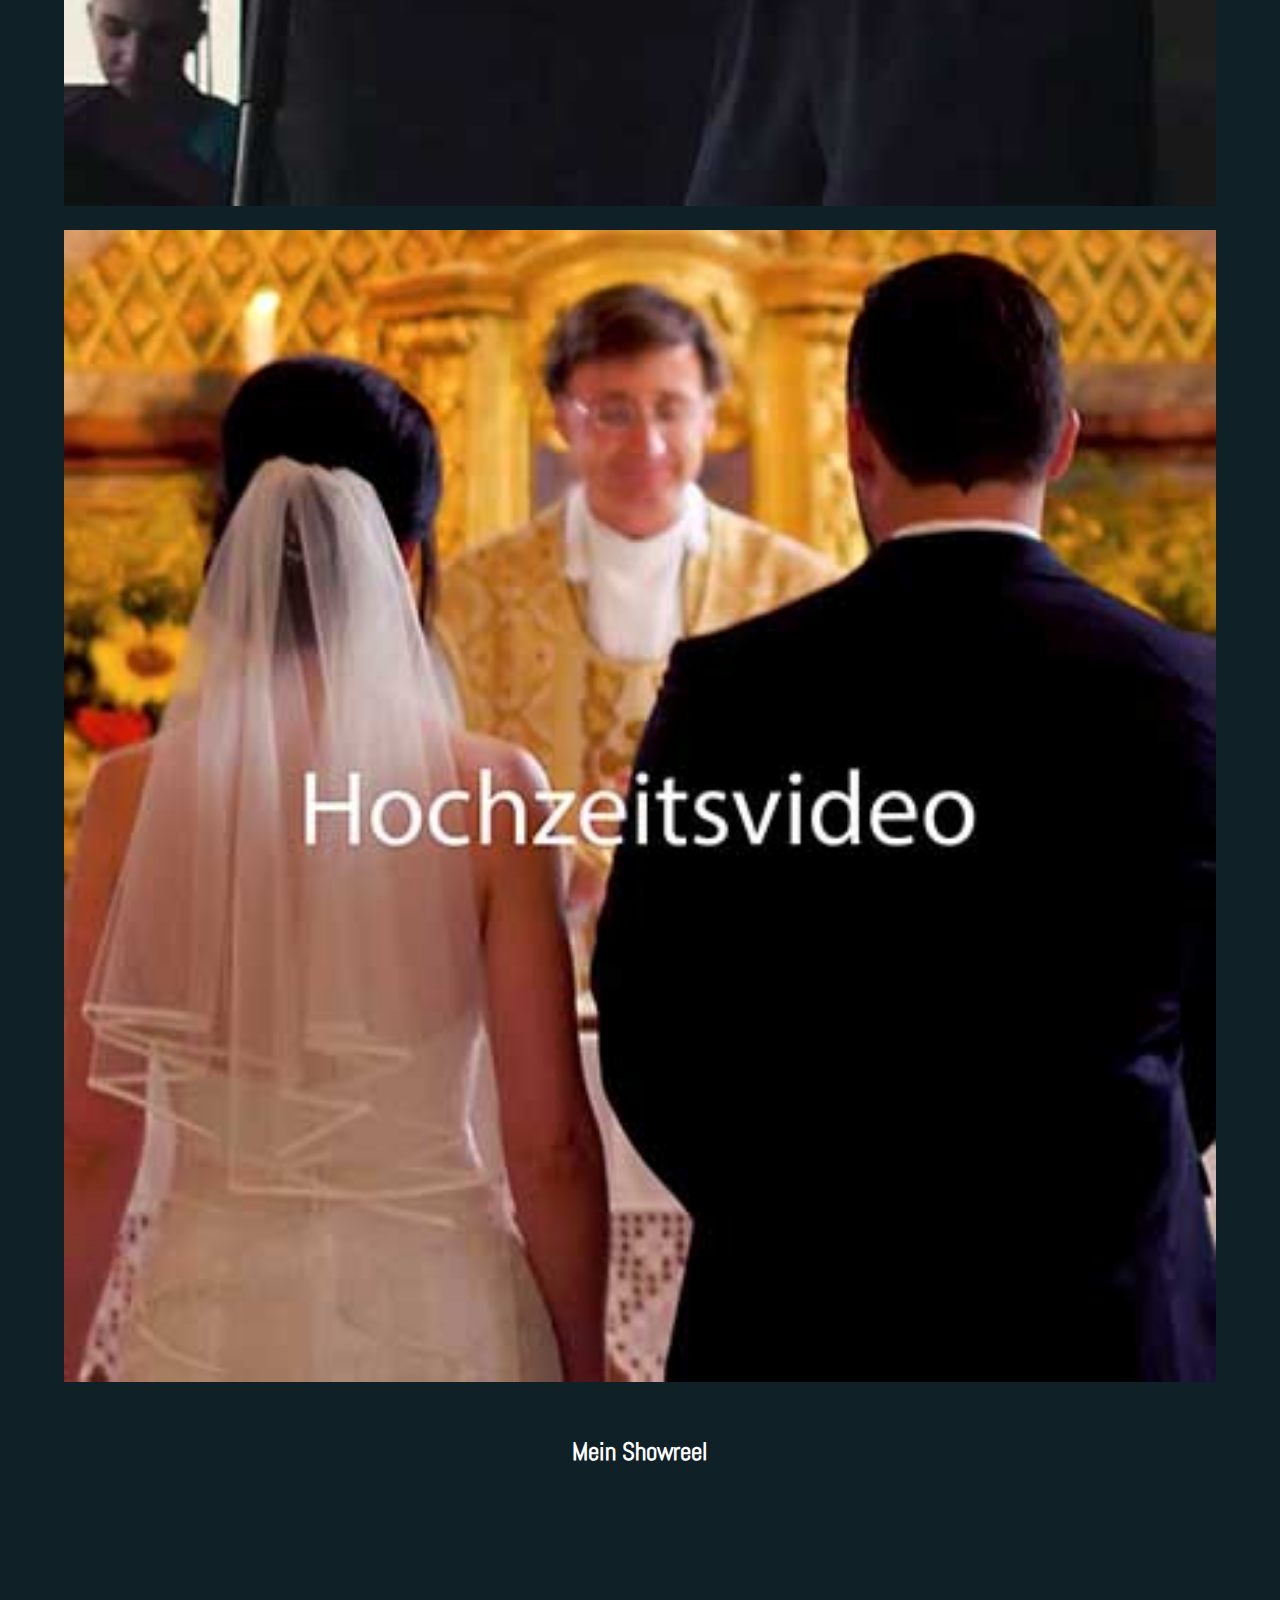
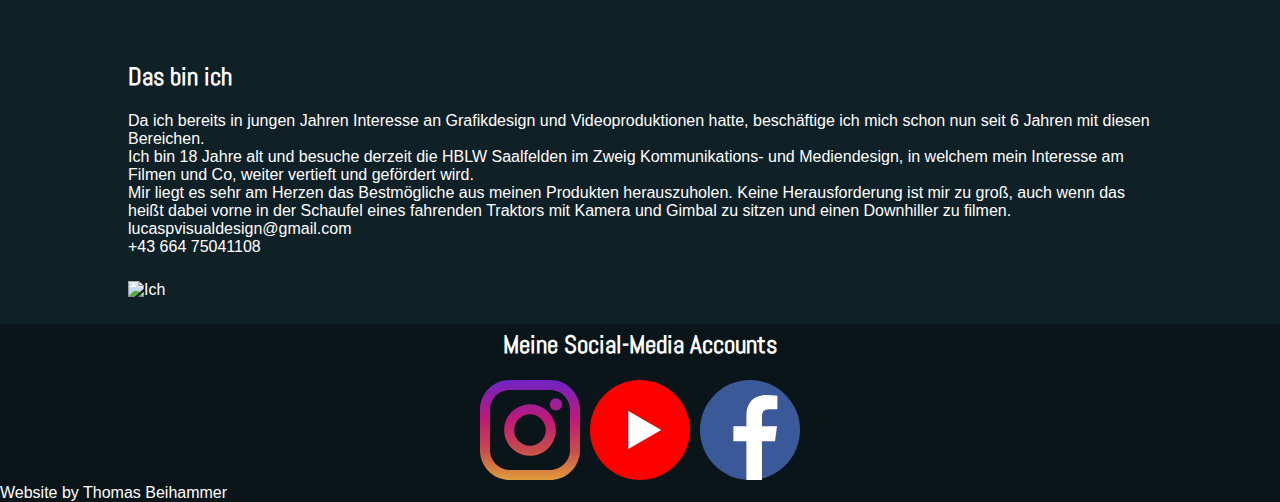
==== commit 63396859: "Update mobile.html" ====
--- a/mobile.html
+++ b/mobile.html
@@ -7,6 +7,24 @@
   <link href="https://fonts.googleapis.com/css?family=Abel" rel="stylesheet"> 
   <link href="https://fonts.googleapis.com/css?family=Raleway" rel="stylesheet">
   <meta name="viewport" content="width=device-width,height=device-height,initial-scale=1.0"/>
+    
+      <link rel="apple-touch-icon" sizes="57x57" href="/apple-icon-57x57.png">
+<link rel="apple-touch-icon" sizes="60x60" href="/apple-icon-60x60.png">
+<link rel="apple-touch-icon" sizes="72x72" href="/apple-icon-72x72.png">
+<link rel="apple-touch-icon" sizes="76x76" href="/apple-icon-76x76.png">
+<link rel="apple-touch-icon" sizes="114x114" href="/apple-icon-114x114.png">
+<link rel="apple-touch-icon" sizes="120x120" href="/apple-icon-120x120.png">
+<link rel="apple-touch-icon" sizes="144x144" href="/apple-icon-144x144.png">
+<link rel="apple-touch-icon" sizes="152x152" href="/apple-icon-152x152.png">
+<link rel="apple-touch-icon" sizes="180x180" href="/apple-icon-180x180.png">
+<link rel="icon" type="image/png" sizes="192x192"  href="/android-icon-192x192.png">
+<link rel="icon" type="image/png" sizes="32x32" href="/favicon-32x32.png">
+<link rel="icon" type="image/png" sizes="96x96" href="/favicon-96x96.png">
+<link rel="icon" type="image/png" sizes="16x16" href="/favicon-16x16.png">
+<link rel="manifest" href="/manifest.json">
+<meta name="msapplication-TileColor" content="#ffffff">
+<meta name="msapplication-TileImage" content="/ms-icon-144x144.png">
+<meta name="theme-color" content="#ffffff">
   </head>
   <body>
 
@@ -23,9 +41,10 @@
     <div id='technik' class='technik'>
 
         <h1>Wie produziere ich Videos?</h1>
-        <p>Angefangen von den professionellen Kameras, wie zum Beispiel der "DJI OSMO Pro", bis hin zu Aufnahmen mit Drohnen Equipment.
-          Mithilfe verschiedenster Techniken entstehen Werbevideos, Event Videos (Hochzeiten, Eröffnungen, usw.), oder auch simple Youtube Videos.</p>
-      <img src='img/drohne.jpg' alt='Drohne'>
+        <p>Mithilfe von professionellen Kameras, sowie Drohne, realisiere ich fast jede Vorstellung.
+Von der Entwicklung der Idee, bis hin zur Fertigstellung des Videos und Abgabe des Produkts, habe ich immer ein offenes Ohr für meine Kunden und versuche bestmöglichst jeden Wunsch zu erfüllen.
+</p>
+      <img src='img/equip2.jpg' alt='Drohne'>
     </div>
 
     <div class='projekte'>
@@ -47,12 +66,12 @@
     
     <div class='iframe'>
       <h1>Mein Showreel</h1>
-    <iframe src="https://www.youtube.com/embed/FA9HpiWDwyo" frameborder="0" allow="autoplay; encrypted-media" "allowfullscreen" class='vid'></iframe>
+    <iframe src="https://www.youtube.com/watch?v=JLiocyt5BcU" frameborder="0" allow="autoplay; encrypted-media" "allowfullscreen" class='vid'></iframe>
     </div>
 
    <div id='kontakt' class='technik'>
-      <h1>Über mich</h1>
-        <p>Ich bin 18 Jahre jung und beschäftige mich schon seit sechs Jahren mit Videoproduktionen und Grafikdesign, da mich diese Bereiche schon sehr früh begeistert haben. Aktuell besuche ich die HBLW Saalfelden im Schulzweig Kommunikation & Mediendesign, in welchem das Filmen auch ein großer Schwerpunkt ist.</p>
+      <h1>Das bin ich</h1>
+        <p>Da ich bereits in jungen Jahren Interesse an Grafikdesign und Videoproduktionen hatte, beschäftige ich mich schon nun seit 6 Jahren mit diesen Bereichen. <br> Ich bin 18 Jahre alt und besuche derzeit die HBLW Saalfelden im Zweig Kommunikations- und Mediendesign, in welchem mein Interesse am Filmen und Co, weiter vertieft und gefördert wird. <br>  Mir liegt es sehr am Herzen das Bestmögliche aus meinen Produkten herauszuholen. Keine Herausforderung ist mir zu groß, auch wenn das heißt dabei vorne in der Schaufel eines fahrenden Traktors mit Kamera und Gimbal zu sitzen und einen Downhiller zu filmen.</p>
       <div class='info'>
         <p>lucaspvisualdesign@gmail.com</p>
         <p>+43 664 75041108</p>
